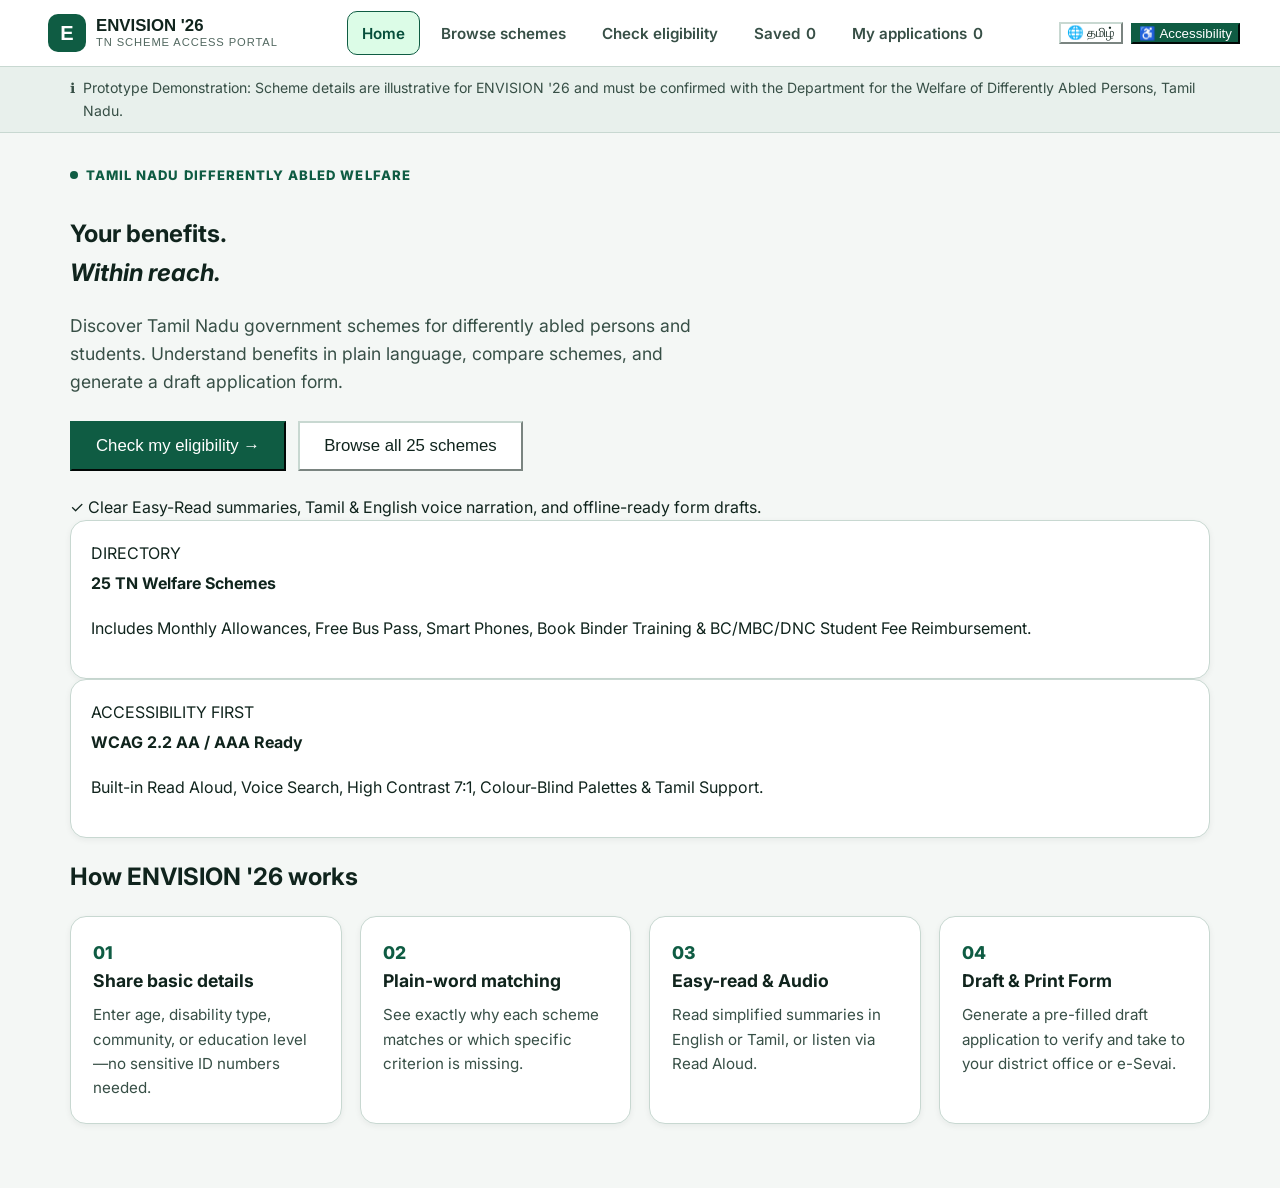
==== index.html @ f321746b "Rename html.html to index.html" ====
<!DOCTYPE html>
<html lang="en" data-contrast="default" data-palette="none" data-font="standard" data-align="normal" data-motion="no-preference">
<head>
  <meta charset="UTF-8" />
  <meta name="viewport" content="width=device-width, initial-scale=1.0" />
  <meta name="theme-color" content="#0f3d3e" />
  <title>ENVISION '26 — Tamil Nadu Differently Abled Welfare Scheme Access</title>
  <link rel="preconnect" href="https://fonts.googleapis.com" />
  <link rel="preconnect" href="https://fonts.gstatic.com" crossorigin />
  <link href="https://fonts.googleapis.com/css2?family=Atkinson+Hyperlegible:ital,wght@0,400;0,700;1,400&family=Inter:wght@400;500;600;700;800&family=Noto+Sans+Tamil:wght@400;500;600;700&display=swap" rel="stylesheet" />
  <link rel="stylesheet" href="styles.css" />
</head>
<body>
  <a href="#main-content" class="skip-link" id="skipLink">Skip to main content</a>
  <div id="sr-announcer" class="sr-only" aria-live="polite" aria-atomic="true"></div>
  <div id="reading-ruler" aria-hidden="true"></div>

  <!-- Top Header -->
  <header class="topbar" role="banner">
    <div class="topbar-inner">
      <button type="button" class="brand" id="brandBtn" aria-label="ENVISION 26 Home">
        <span class="brand-mark" aria-hidden="true">E</span>
        <span class="brand-text">
          <strong>ENVISION '26</strong>
          <small data-i18n="brandSub">TN SCHEME ACCESS PORTAL</small>
        </span>
      </button>

      <nav class="main-nav" aria-label="Primary navigation">
        <button type="button" class="nav-btn active" data-nav="home" data-i18n="navHome">Home</button>
        <button type="button" class="nav-btn" data-nav="browse" data-i18n="navBrowse">Browse schemes</button>
        <button type="button" class="nav-btn" data-nav="eligibility" data-i18n="navEligibility">Check eligibility</button>
        <button type="button" class="nav-btn" data-nav="saved">
          <span data-i18n="navSaved">Saved</span>
          <span class="nav-badge" id="savedCountBadge">0</span>
        </button>
        <button type="button" class="nav-btn" data-nav="applications">
          <span data-i18n="navApps">My applications</span>
          <span class="nav-badge" id="appsCountBadge">0</span>
        </button>
      </nav>

      <div class="header-actions">
        <button type="button" class="btn-outline" id="langToggleBtn" aria-label="Switch language between English and Tamil">
          <span aria-hidden="true">🌐</span>
          <span id="langLabel">தமிழ்</span>
        </button>

        <button type="button" class="btn-primary" id="accessToggleBtn" aria-expanded="false" aria-controls="a11yDrawer" accesskey="a">
          <span aria-hidden="true">♿</span>
          <span data-i18n="btnA11y">Accessibility</span>
        </button>
      </div>
    </div>
  </header>

  <!-- Accessibility Drawer -->
  <aside id="a11yDrawer" class="a11y-drawer" hidden aria-label="Accessibility controls">
    <div class="a11y-header">
      <div>
        <h2 data-i18n="a11yTitle">Accessibility Settings</h2>
        <p data-i18n="a11yDesc">Preferences are automatically saved on this device.</p>
      </div>
      <div class="a11y-header-actions">
        <button type="button" class="btn-outline" id="resetA11yBtn" data-i18n="btnReset">Reset to default</button>
        <button type="button" class="btn-outline" id="closeA11yBtn" aria-label="Close accessibility panel">✕</button>
      </div>
    </div>

    <div class="a11y-grid">
      <!-- 1. Text Size -->
      <div class="a11y-group">
        <h3 data-i18n="a11yTextSize">1. Text Size (<span id="textScaleVal">100%</span>)</h3>
        <input type="range" id="textScaleSlider" min="100" max="200" step="10" value="100" aria-label="Text size percentage" />
        <div class="btn-row">
          <button type="button" class="chip-btn active" data-scale="100" data-i18n="sizeStd">Standard (100%)</button>
          <button type="button" class="chip-btn" data-scale="130" data-i18n="sizeLg">Large (130%)</button>
          <button type="button" class="chip-btn" data-scale="160" data-i18n="sizeXl">Extra Large (160%)</button>
        </div>
      </div>

      <!-- 2. Contrast Mode -->
      <div class="a11y-group">
        <h3 data-i18n="a11yContrast">2. Contrast Mode</h3>
        <div class="btn-row">
          <button type="button" class="chip-btn active" data-contrast-opt="default" data-i18n="contrastDef">Default</button>
          <button type="button" class="chip-btn" data-contrast-opt="light" data-i18n="contrastLight">Light</button>
          <button type="button" class="chip-btn" data-contrast-opt="dark" data-i18n="contrastDark">Dark</button>
          <button type="button" class="chip-btn" data-contrast-opt="high-contrast" data-i18n="contrastHigh">High Contrast (AAA 7:1)</button>
        </div>
      </div>

      <!-- 3. Colour-blind Palettes -->
      <div class="a11y-group">
        <h3 data-i18n="a11yPalette">3. Colour-Blind Friendly Palettes</h3>
        <div class="btn-row">
          <button type="button" class="chip-btn active" data-palette-opt="none" data-i18n="palNone">Standard</button>
          <button type="button" class="chip-btn" data-palette-opt="protanopia">Protanopia</button>
          <button type="button" class="chip-btn" data-palette-opt="deuteranopia">Deuteranopia</button>
          <button type="button" class="chip-btn" data-palette-opt="tritanopia">Tritanopia</button>
        </div>
      </div>

      <!-- 4. Typography & Spacing -->
      <div class="a11y-group">
        <h3 data-i18n="a11yFont">4. Readable Fonts &amp; Spacing</h3>
        <div class="btn-row">
          <button type="button" class="chip-btn active" data-font-opt="standard" data-i18n="fontStd">Standard Font</button>
          <button type="button" class="chip-btn" data-font-opt="dyslexic" data-i18n="fontDys">Atkinson / Dyslexia-Friendly</button>
          <button type="button" class="chip-btn" id="leftAlignToggle" aria-pressed="false" data-i18n="btnLeftAlign">Force Left-Align</button>
        </div>
        <div class="spacing-sliders">
          <label>
            <span data-i18n="lblLineHeight">Line spacing</span> (<span id="lhVal">1.6</span>)
            <input type="range" id="lineHeightSlider" min="1.4" max="2.2" step="0.1" value="1.6" />
          </label>
          <label>
            <span data-i18n="lblLetterSpacing">Letter spacing</span> (<span id="lsVal">0px</span>)
            <input type="range" id="letterSpacingSlider" min="0" max="4" step="0.5" value="0" />
          </label>
          <label>
            <span data-i18n="lblWordSpacing">Word spacing</span> (<span id="wsVal">0px</span>)
            <input type="range" id="wordSpacingSlider" min="0" max="8" step="1" value="0" />
          </label>
        </div>
      </div>

      <!-- 5. Reading Aids & Motion -->
      <div class="a11y-group">
        <h3 data-i18n="a11yAids">5. Reading Aids &amp; Motion</h3>
        <div class="btn-row">
          <button type="button" class="chip-btn" id="rulerToggle" aria-pressed="false" data-i18n="btnRuler">Reading Ruler</button>
          <button type="button" class="chip-btn" id="linkHighlightToggle" aria-pressed="false" data-i18n="btnLinks">Highlight Links</button>
          <button type="button" class="chip-btn" id="largeCursorToggle" aria-pressed="false" data-i18n="btnCursor">Large Cursor</button>
          <button type="button" class="chip-btn" id="reduceMotionToggle" aria-pressed="false" data-i18n="btnMotion">Reduce Motion</button>
        </div>
      </div>
    </div>
  </aside>

  <!-- Prototype Disclaimer Banner -->
  <div class="disclaimer-bar" role="note">
    <div class="container">
      <span aria-hidden="true">ℹ️</span>
      <span data-i18n="disclaimerBanner">Prototype Demonstration: Scheme details are illustrative for ENVISION '26 and must be confirmed with the Department for the Welfare of Differently Abled Persons, Tamil Nadu.</span>
    </div>
  </div>

  <!-- Main Content -->
  <main id="main-content" tabindex="-1">
    <!-- VIEW: HOME -->
    <section id="view-home" class="view-section active">
      <div class="container hero-grid">
        <div class="hero-content">
          <div class="eyebrow">
            <span class="dot" aria-hidden="true"></span>
            <span data-i18n="heroEyebrow">TAMIL NADU DIFFERENTLY ABLED WELFARE</span>
          </div>
          <h1 data-i18n="heroTitle">Your benefits.<br /><em>Within reach.</em></h1>
          <p class="lead" data-i18n="heroSub">
            Discover Tamil Nadu government schemes for differently abled persons and students. Understand benefits in plain language, compare schemes, and generate a draft application form.
          </p>
          <div class="hero-cta-row">
            <button type="button" class="btn-primary btn-lg" data-nav="eligibility">
              <span data-i18n="ctaCheck">Check my eligibility</span> <span aria-hidden="true">→</span>
            </button>
            <button type="button" class="btn-outline btn-lg" data-nav="browse">
              <span data-i18n="ctaBrowse">Browse all 25 schemes</span>
            </button>
          </div>
          <div class="trust-pill">
            <span aria-hidden="true">✓</span>
            <span data-i18n="trustNote">Clear Easy-Read summaries, Tamil &amp; English voice narration, and offline-ready form drafts.</span>
          </div>
        </div>

        <div class="hero-card-stack" aria-hidden="true">
          <div class="stat-card">
            <span class="badge-tag">DIRECTORY</span>
            <strong>25 TN Welfare Schemes</strong>
            <p>Includes Monthly Allowances, Free Bus Pass, Smart Phones, Book Binder Training &amp; BC/MBC/DNC Student Fee Reimbursement.</p>
          </div>
          <div class="stat-card accent">
            <span class="badge-tag">ACCESSIBILITY FIRST</span>
            <strong>WCAG 2.2 AA / AAA Ready</strong>
            <p>Built-in Read Aloud, Voice Search, High Contrast 7:1, Colour-Blind Palettes &amp; Tamil Support.</p>
          </div>
        </div>
      </div>

      <div class="container steps-section">
        <h2 data-i18n="howTitle">How ENVISION '26 works</h2>
        <div class="steps-grid">
          <article class="step-card">
            <span class="step-num">01</span>
            <h3 data-i18n="step1Title">Share basic details</h3>
            <p data-i18n="step1Desc">Enter age, disability type, community, or education level—no sensitive ID numbers needed.</p>
          </article>
          <article class="step-card">
            <span class="step-num">02</span>
            <h3 data-i18n="step2Title">Plain-word matching</h3>
            <p data-i18n="step2Desc">See exactly why each scheme matches or which specific criterion is missing.</p>
          </article>
          <article class="step-card">
            <span class="step-num">03</span>
            <h3 data-i18n="step3Title">Easy-read &amp; Audio</h3>
            <p data-i18n="step3Desc">Read simplified summaries in English or Tamil, or listen via Read Aloud.</p>
          </article>
          <article class="step-card">
            <span class="step-num">04</span>
            <h3 data-i18n="step4Title">Draft &amp; Print Form</h3>
            <p data-i18n="step4Desc">Generate a pre-filled draft application to verify and take to your district office or e-Sevai.</p>
          </article>
        </div>
      </div>
    </section>

    <!-- VIEW: BROWSE SCHEMES -->
    <section id="view-browse" class="view-section" hidden>
      <div class="container">
        <div class="section-header">
          <div>
            <span class="eyebrow" data-i18n="dirEyebrow">SCHEME DIRECTORY</span>
            <h1 data-i18n="dirTitle">Explore Tamil Nadu Welfare Schemes</h1>
          </div>
          <div class="tts-bar" role="region" aria-label="Read aloud controls">
            <button type="button" class="btn-outline tts-play" data-tts-target="browse">🔊 <span data-i18n="ttsRead">Read aloud</span></button>
            <button type="button" class="btn-outline tts-pause" aria-label="Pause speech">⏸</button>
            <button type="button" class="btn-outline tts-stop" aria-label="Stop speech">⏹</button>
            <label class="speed-label">
              <span class="sr-only">Speech speed</span>
              <select class="tts-speed" aria-label="Speech rate">
                <option value="0.8">0.8x</option>
                <option value="1" selected>1.0x</option>
                <option value="1.25">1.25x</option>
                <option value="1.5">1.5x</option>
              </select>
            </label>
          </div>
        </div>

        <!-- Search & Filters -->
        <div class="filter-panel">
          <div class="search-box-wrap">
            <label for="schemeSearchInput" class="sr-only" data-i18n="searchLabel">Search schemes</label>
            <input type="search" id="schemeSearchInput" placeholder="Search by scheme name, benefit, or keyword..." />
            <button type="button" class="btn-outline voice-btn" data-voice-for="schemeSearchInput" aria-label="Voice search">
              🎤 <span data-i18n="btnVoice">Voice</span>
            </button>
          </div>

          <div class="filter-grid">
            <label>
              <span data-i18n="lblCategory">Category</span>
              <select id="filterCategory">
                <option value="all" data-i18n="optAllCat">All Categories</option>
                <option value="Financial Assistance">Financial Assistance / Pension</option>
                <option value="Transport">Transport Concession</option>
                <option value="Assistive Devices">Assistive Devices &amp; Tech</option>
                <option value="Education">Education &amp; Scholarships</option>
                <option value="Training">Skill &amp; Vocational Training</option>
                <option value="Employment">Self-Employment &amp; Loans</option>
                <option value="Marriage Assistance">Marriage Assistance</option>
              </select>
            </label>

            <label>
              <span data-i18n="lblDisability">Disability Type</span>
              <select id="filterDisability">
                <option value="all" data-i18n="optAllDis">All Disability Types</option>
                <option value="visual">Visual Impairment</option>
                <option value="hearing">Hearing / Speech Impairment</option>
                <option value="locomotor">Locomotor / Physical Disability</option>
                <option value="intellectual">Intellectual / Developmental Disability</option>
                <option value="multiple">Multiple / Severe Disabilities (≥75%)</option>
                <option value="student-bc">BC / MBC / DNC Students</option>
              </select>
            </label>

            <label>
              <span data-i18n="lblAgeGroup">Age Group</span>
              <select id="filterAge">
                <option value="all" data-i18n="optAllAge">All Ages</option>
                <option value="child">Children &amp; School (0–17 yrs)</option>
                <option value="youth">Youth &amp; Students (18–40 yrs)</option>
                <option value="adult">Adults (18–59 yrs)</option>
                <option value="senior">Senior Citizens (60+ yrs)</option>
              </select>
            </label>

            <label>
              <span data-i18n="lblSort">Sort By</span>
              <select id="sortSchemes">
                <option value="featured">Recommended Order</option>
                <option value="az">Name (A – Z)</option>
                <option value="category">Category</option>
              </select>
            </label>
          </div>

          <div class="results-meta">
            <p id="browseCountText" aria-live="polite">Showing 25 schemes</p>
            <button type="button" class="btn-outline" id="clearFiltersBtn" data-i18n="btnClearFilters">Clear filters</button>
          </div>
        </div>

        <!-- Schemes Grid -->
        <div id="schemesGrid" class="schemes-grid"></div>
      </div>
    </section>

    <!-- VIEW: CHECK ELIGIBILITY -->
    <section id="view-eligibility" class="view-section" hidden>
      <div class="container">
        <div class="section-header">
          <div>
            <span class="eyebrow" data-i18n="eligEyebrow">STEP-BY-STEP MATCHER</span>
            <h1 data-i18n="eligTitle">Check Your Scheme Eligibility</h1>
            <p class="muted" data-i18n="eligSub">Fill in what applies to you. We explain in plain words why each scheme matches or what criterion is missing.</p>
          </div>
          <div class="tts-bar">
            <button type="button" class="btn-outline tts-play" data-tts-target="eligibility">🔊 <span data-i18n="ttsRead">Read aloud</span></button>
            <button type="button" class="btn-outline tts-pause" aria-label="Pause speech">⏸</button>
            <button type="button" class="btn-outline tts-stop" aria-label="Stop speech">⏹</button>
          </div>
        </div>

        <form id="eligibilityForm" class="form-panel" novalidate>
          <div class="form-grid">
            <div class="field-group">
              <label for="appName" data-i18n="fldName">Applicant Full Name *</label>
              <div class="input-with-voice">
                <input type="text" id="appName" required placeholder="e.g., Kavitha / Arun" />
                <button type="button" class="btn-outline voice-btn" data-voice-for="appName" aria-label="Speak applicant name">🎤</button>
              </div>
            </div>

            <div class="field-group">
              <label for="appAge" data-i18n="fldAge">Age (in years) *</label>
              <input type="number" id="appAge" min="0" max="120" required placeholder="e.g., 21" />
            </div>

            <div class="field-group">
              <label for="appDisability" data-i18n="fldDisType">Primary Disability / Category *</label>
              <select id="appDisability">
                <option value="visual">Visual Impairment (Blindness / Low Vision)</option>
                <option value="hearing">Hearing and/or Speech Impairment</option>
                <option value="locomotor">Locomotor / Orthopaedic Disability</option>
                <option value="intellectual">Intellectual / Mental Retardation / Autism / CP</option>
                <option value="multiple">Multiple / Severe Disabilities / Muscular Dystrophy</option>
                <option value="none">No Disability (Checking Student Fee Schemes)</option>
              </select>
            </div>

            <div class="field-group">
              <label for="appDisPercent" data-i18n="fldDisPercent">Disability Percentage (%)</label>
              <input type="number" id="appDisPercent" min="0" max="100" value="40" placeholder="e.g., 40 or 75" />
            </div>

            <div class="field-group">
              <label for="appIncome" data-i18n="fldIncome">Annual Family Income (₹) *</label>
              <input type="number" id="appIncome" min="0" required placeholder="e.g., 90000" />
            </div>

            <div class="field-group">
              <label for="appEducation" data-i18n="fldEducation">Current Education / Qualification</label>
              <select id="appEducation">
                <option value="below8">Below 8th Standard / Early Intervention</option>
                <option value="passed8">Passed 8th Standard</option>
                <option value="11-12-eng">Studying 11th or 12th (English Medium)</option>
                <option value="11-12-tam">Studying 11th or 12th (Tamil Medium)</option>
                <option value="ug">Undergraduate / College Student</option>
                <option value="pg-prof">Postgraduate / Professional / Polytechnic</option>
                <option value="completed">Completed Education / Not Studying</option>
              </select>
            </div>

            <div class="field-group">
              <label for="appOccupation" data-i18n="fldOcc">Current Occupation Status</label>
              <select id="appOccupation">
                <option value="student">Student</option>
                <option value="unemployed">Unemployed Youth</option>
                <option value="self-employed">Self-Employed / Small Business</option>
                <option value="employed">Employed / Working</option>
              </select>
            </div>

            <div class="field-group">
              <label for="appCommunity" data-i18n="fldComm">Community Category</label>
              <select id="appCommunity">
                <option value="general">General / Other</option>
                <option value="bc">Backward Classes (BC)</option>
                <option value="mbc">Most Backward Classes (MBC)</option>
                <option value="dnc">Denotified Communities (DNC)</option>
                <option value="sc-st">SC / ST</option>
              </select>
            </div>

            <div class="field-group">
              <label for="appGender" data-i18n="fldGender">Gender</label>
              <select id="appGender">
                <option value="female">Female</option>
                <option value="male">Male</option>
                <option value="other">Transgender / Other</option>
              </select>
            </div>

            <div class="field-group">
              <label for="appDistrict" data-i18n="fldDistrict">Tamil Nadu District</label>
              <input type="text
---- styles.css ----
/* ==========================================================================
   ENVISION '26 — Accessible Tamil Nadu Scheme Discovery Portal Stylesheet
   Supports WCAG 2.2 AA/AAA, Color-Blind Palettes, Dyslexia Typography,
   Dynamic Text Scaling (100%-200%), Reading Ruler, and Tamil Script.
   ========================================================================== */

:root {
  /* Core Palette - Default / Light */
  --bg-page: #f4f7f5;
  --bg-surface: #ffffff;
  --bg-subtle: #e8f0ec;
  --text-primary: #10241d;
  --text-secondary: #374f46;
  --text-muted: #526860;
  --border-color: #c8d8d1;

  --accent-primary: #0f5c43;
  --accent-primary-hover: #0a4230;
  --accent-on-primary: #ffffff;
  --accent-secondary: #d97706;
  --accent-soft: #dcfce7;
  --accent-soft-text: #064e3b;

  --status-match-bg: #dcfce7;
  --status-match-text: #065f46;
  --status-match-border: #10b981;

  --status-miss-bg: #fef3c7;
  --status-miss-text: #92400e;
  --status-miss-border: #f59e0b;

  --focus-ring: #2563eb;
  --shadow-sm: 0 2px 6px rgba(16, 36, 29, 0.06);
  --shadow-md: 0 8px 24px rgba(16, 36, 29, 0.10);

  /* Dynamic Accessibility Variables */
  --font-scale: 1;
  --font-family-base: 'Inter', 'Noto Sans Tamil', system-ui, -apple-system, sans-serif;
  --line-height-base: 1.6;
  --letter-spacing-base: 0px;
  --word-spacing-base: 0px;
  --transition-speed: 0.2s;
  --radius-md: 12px;
  --radius-lg: 16px;
}

/* Dark Mode */
html[data-contrast="dark"] {
  --bg-page: #0d1512;
  --bg-surface: #16221e;
  --bg-subtle: #1f302a;
  --text-primary: #f0f6f3;
  --text-secondary: #c6d6cf;
  --text-muted: #9eb3aa;
  --border-color: #2f463e;

  --accent-primary: #34d399;
  --accent-primary-hover: #6ee7b7;
  --accent-on-primary: #06281e;
  --accent-soft: #13392c;
  --accent-soft-text: #a7f3d0;

  --status-match-bg: #113829;
  --status-match-text: #6ee7b7;
  --status-match-border: #34d399;

  --status-miss-bg: #3b2810;
  --status-miss-text: #fcd34d;
  --status-miss-border: #fbbf24;

  --focus-ring: #60a5fa;
}

/* High Contrast WCAG AAA (7:1+ Black / White / Yellow) */
html[data-contrast="aaa"] {
  --bg-page: #000000;
  --bg-surface: #000000;
  --bg-subtle: #141414;
  --text-primary: #ffffff;
  --text-secondary: #ffffff;
  --text-muted: #ffff00;
  --border-color: #ffffff;

  --accent-primary: #ffff00;
  --accent-primary-hover: #ffea00;
  --accent-on-primary: #000000;
  --accent-soft: #1a1a00;
  --accent-soft-text: #ffff00;

  --status-match-bg: #000000;
  --status-match-text: #00ff66;
  --status-match-border: #00ff66;

  --status-miss-bg: #000000;
  --status-miss-text: #ffff00;
  --status-miss-border: #ffff00;

  --focus-ring: #00ffff;
}

/* Color-Blind Friendly Palettes */
html[data-palette="protanopia"],
html[data-palette="deuteranopia"] {
  --accent-primary: #005fcc;
  --accent-primary-hover: #004499;
  --accent-on-primary: #ffffff;
  --accent-soft: #dbeafe;
  --accent-soft-text: #1e3a8a;
  --status-match-bg: #dbeafe;
  --status-match-text: #1e40af;
  --status-match-border: #2563eb;
  --status-miss-bg: #fef3c7;
  --status-miss-text: #92400e;
  --status-miss-border: #d97706;
}

html[data-palette="tritanopia"] {
  --accent-primary: #006d77;
  --accent-primary-hover: #004e55;
  --accent-on-primary: #ffffff;
  --accent-soft: #ccfbf1;
  --accent-soft-text: #115e59;
  --status-match-bg: #ccfbf1;
  --status-match-text: #115e59;
  --status-match-border: #0d9488;
  --status-miss-bg: #ffe4e6;
  --status-miss-text: #9f1239;
  --status-miss-border: #e11d48;
}

/* Dyslexia-Friendly Font Option */
html[data-font="dyslexic"] {
  --font-family-base: 'Atkinson Hyperlegible', 'Noto Sans Tamil', Verdana, sans-serif;
}

/* Left-Align Enforcement */
html[data-align="left"] * {
  text-align: left !important;
}

/* Reduce Motion */
html[data-motion="reduce"] *,
html[data-motion="reduce"] *::before,
html[data-motion="reduce"] *::after {
  animation-duration: 0.001ms !important;
  animation-iteration-count: 1 !important;
  transition-duration: 0.001ms !important;
  scroll-behavior: auto !important;
}

/* Large High-Visibility Cursor */
html[data-cursor="large"],
html[data-cursor="large"] a,
html[data-cursor="large"] button,
html[data-cursor="large"] select,
html[data-cursor="large"] input {
  cursor: url("data:image/svg+xml,%3Csvg xmlns='http://www.w3.org/2000/svg' width='36' height='36' viewBox='0 0 36 36'%3E%3Cpath d='M4 2 L4 30 L11 23 L16 33 L20 31 L15 21 L25 21 Z' fill='%23ffff00' stroke='%23000000' stroke-width='2.5'/%3E%3C/svg%3E") 4 2, auto !important;
}

/* Link Highlighting */
html[data-links="highlight"] a,
html[data-links="highlight"] .btn-link,
html[data-links="highlight"] .nav-btn {
  text-decoration: underline !important;
  text-decoration-thickness: 2.5px !important;
  text-underline-offset: 4px !important;
}

/* ==========================================================================
   BASE & RESET
   ========================================================================== */
*, *::before, *::after {
  box-sizing: border-box;
}

html {
  font-size: calc(16px * var(--font-scale));
  scroll-behavior: smooth;
}

body {
  margin: 0;
  font-family: var(--font-family-base);
  background-color: var(--bg-page);
  color: var(--text-primary);
  line-height: var(--line-height-base);
  letter-spacing: var(--letter-spacing-base);
  word-spacing: var(--word-spacing-base);
  transition: background-color var(--transition-speed), color var(--transition-speed);
  min-height: 100vh;
  display: flex;
  flex-direction: column;
}

/* Very Visible Keyboard Focus Outlines */
:focus-visible {
  outline: 3px solid var(--focus-ring) !important;
  outline-offset: 3px !important;
  border-radius: 4px;
}

/* Skip Link */
.skip-link {
  position: absolute;
  top: -100px;
  left: 16px;
  z-index: 9999;
  background: var(--accent-primary);
  color: var(--accent-on-primary);
  padding: 12px 20px;
  font-weight: 700;
  border-radius: 8px;
  text-decoration: none;
}
.skip-link:focus {
  top: 16px;
}

.sr-only {
  position: absolute;
  width: 1px;
  height: 1px;
  padding: 0;
  margin: -1px;
  overflow: hidden;
  clip: rect(0, 0, 0, 0);
  white-space: nowrap;
  border: 0;
}

/* Reading Ruler */
.reading-ruler {
  display: none;
  position: fixed;
  left: 0;
  right: 0;
  height: 44px;
  background: rgba(255, 235, 59, 0.25);
  border-top: 2px solid var(--accent-primary);
  border-bottom: 2px solid var(--accent-primary);
  pointer-events: none;
  z-index: 9000;
  transform: translateY(-50%);
}
.reading-ruler.active {
  display: block;
}

/* Layout Containers */
.container {
  width: 100%;
  max-width: 1180px;
  margin: 0 auto;
  padding: 0 20px;
}
.container.narrow {
  max-width: 820px;
}

main {
  flex: 1;
  padding: 28px 0 64px;
}

/* ==========================================================================
   HEADER & NAVIGATION (Touch targets >= 44px)
   ========================================================================== */
.topbar {
  background: var(--bg-surface);
  border-bottom: 1px solid var(--border-color);
  position: sticky;
  top: 0;
  z-index: 100;
}

.topbar-inner {
  max-width: 1240px;
  margin: 0 auto;
  padding: 10px 20px;
  display: flex;
  flex-wrap: wrap;
  align-items: center;
  justify-content: space-between;
  gap: 12px;
}

.brand {
  display: inline-flex;
  align-items: center;
  gap: 10px;
  background: none;
  border: none;
  color: var(--text-primary);
  cursor: pointer;
  min-height: 44px;
  padding: 4px 8px;
}

.brand-mark {
  width: 38px;
  height: 38px;
  border-radius: 10px;
  background: var(--accent-primary);
  color: var(--accent-on-primary);
  display: grid;
  place-items: center;
  font-weight: 800;
  font-size: 1.25rem;
}

.brand-text {
  display: flex;
  flex-direction: column;
  align-items: flex-start;
  line-height: 1.2;
}
.brand-text strong {
  font-size: 1.05rem;
}
.brand-text small {
  font-size: 0.7rem;
  letter-spacing: 0.08em;
  color: var(--text-muted);
}

.main-nav {
  display: flex;
  flex-wrap: wrap;
  gap: 6px;
}

.nav-btn {
  min-height: 44px;
  padding: 8px 14px;
  border: 1px solid transparent;
  border-radius: 10px;
  background: transparent;
  color: var(--text-secondary);
  font-family: inherit;
  font-size: 0.95rem;
  font-weight: 600;
  cursor: pointer;
  display: inline-flex;
  align-items: center;
  gap: 6px;
}

.nav-btn:hover {
  background: var(--bg-subtle);
  color: var(--text-primary);
}

.nav-btn.active {
  background: var(--accent-soft);
  color: var(--accent-soft-text);
  border-color: var(--accent-primary);
}

.badge-pill {
  background: var(--accent-primary);
  color: var(--accent-on-primary);
  font-size: 0.75rem;
  padding: 2px 7px;
  border-radius: 999px;
}

.header-actions {
  display: flex;
  align-items: center;
  gap: 8px;
}

.tool-btn {
  min-height: 44px;
  min-width: 44px;
  padding: 8px 14px;
  border-radius: 10px;
  border: 1px solid var(--border-color);
  background: var(--bg-surface);
  color: var(--text-primary);
  font-family: inherit;
  font-size: 0.9rem;
  font-weight: 600;
  cursor: pointer;
  display: inline-flex;
  align-items: center;
  justify-content: center;
  gap: 6px;
}

.tool-btn:hover {
  background: var(--bg-subtle);
}

.access-btn {
  background: var(--accent-primary);
  color: var(--accent-on-primary);
  border-color: var(--accent-primary);
}
.access-btn:hover {
  background: var(--accent-primary-hover);
}

/* ==========================================================================
   ACCESSIBILITY PANEL
   ========================================================================== */
.access-panel {
  background: var(--bg-surface);
  border-bottom: 2px solid var(--accent-primary);
  box-shadow: var(--shadow-md);
  padding: 20px 0;
}

.access-panel-inner {
  max-width: 1180px;
  margin: 0 auto;
  padding: 0 20px;
}

.access-header {
  display: flex;
  flex-wrap: wrap;
  justify-content: space-between;
  align-items: flex-start;
  gap: 12px;
  margin-bottom: 18px;
}
.access-header h2 {
  margin: 0 0 4px;
  font-size: 1.2rem;
}
.access-header p {
  margin: 0;
  font-size: 0.9rem;
  color: var(--text-muted);
}

.access-header-actions {
  display: flex;
  gap: 8px;
}

.access-grid {
  display: grid;
  grid-template-columns: repeat(auto-fit, minmax(260px, 1fr));
  gap: 16px;
}

.access-group {
  background: var(--bg-page);
  border: 1px solid var(--border-color);
  border-radius: var(--radius-md);
  padding: 14px;
  display: flex;
  flex-direction: column;
  gap: 10px;
}

.group-label {
  font-weight: 700;
  font-size: 0.92rem;
}

.btn-group {
  display: flex;
  gap: 6px;
}
.btn-group.wrap {
  flex-wrap: wrap;
}

.chip-btn {
  min-height: 44px;
  padding: 6px 12px;
  border-radius: 8px;
  border: 1px solid var(--border-color);
  background: var(--bg-surface);
  color: var(--text-primary);
  font-family: inherit;
  font-size: 0.88rem;
  font-weight: 600;
  cursor: pointer;
}

.chip-btn.active,
.chip-btn[aria-pressed="true"] {
  background: var(--accent-primary);
  color: var(--accent-on-primary);
  border-color: var(--accent-primary);
}

.sliders-mini {
  display: flex;
  flex-direction: column;
  gap: 8px;
  font-size: 0.85rem;
}
.sliders-mini label {
  display: flex;
  flex-direction: column;
  gap: 4px;
}

input[type="range"] {
  width: 100%;
  min-height: 32px;
  accent-color: var(--accent-primary);
}

/* Disclaimer Bar */
.disclaimer-bar {
  background: var(--bg-subtle);
  border-bottom: 1px solid var(--border-color);
  padding: 10px 0;
  font-size: 0.88rem;
  color: var(--text-secondary);
}
.disclaimer-bar .container {
  display: flex;
  align-items: flex-start;
  gap: 8px;
}

/* ==========================================================================
   BUTTONS
   ========================================================================== */
.btn {
  min-height: 44px;
  padding: 10px 18px;
  border-radius: 10px;
  font-family: inherit;
  font-size: 0.95rem;
  font-weight: 700;
  cursor: pointer;
  display: inline-flex;
  align-items: center;
  justify-content: center;
  gap: 8px;
  border: 2px solid transparent;
  text-decoration: none;
  transition: background-color var(--transition-speed), transform var(--transition-speed);
}

.btn-lg {
  min-height: 50px;
  padding: 12px 24px;
  font-size: 1.05rem;
}

.btn-sm {
  min-height: 44px;
  padding: 6px 12px;
  font-size: 0.88rem;
}

.btn-primary {
  background: var(--accent-primary);
  color: var(--accent-on-primary);
  border-color: var(--accent-primary);
}
.btn-primary:hover {
  background: var(--accent-primary-hover);
}

.btn-secondary {
  background: var(--accent-soft);
  color: var(--accent-soft-text);
  border-color: var(--accent-primary);
}

.btn-outline {
  background: var(--bg-surface);
  color: var(--text-primary);
  border-color: var(--border-color);
}
.btn-outline:hover {
  background: var(--bg-subtle);
}

.btn-ghost {
  background: transparent;
  color: var(--text-primary);
}
.btn-ghost:hover {
  background: var(--bg-subtle);
}

.btn-link {
  background: none;
  border: none;
  color: var(--accent-primary);
  font-weight: 700;
  cursor: pointer;
  min-height: 44px;
  padding: 4px 8px;
}

/* ==========================================================================
   HERO & HOME
   ========================================================================== */
.hero {
  display: grid;
  grid-template-columns: 1.3fr 0.9fr;
  gap: 32px;
  align-items: center;
  padding: 24px 0 40px;
}

.eyebrow {
  display: inline-flex;
  align-items: center;
  gap: 8px;
  font-size: 0.82rem;
  font-weight: 800;
  letter-spacing: 0.08em;
  text-transform: uppercase;
  color: var(--accent-primary);
  margin-bottom: 10px;
}
.eyebrow .dot {
  width: 8px;
  height: 8px;
  border-radius: 50%;
  background: var(--accent-primary);
}

.hero h1 {
  font-size: clamp(2rem, 4.5vw, 3.2rem);
  line-height: 1.15;
  margin: 0 0 16px;
}
.hero h1 em {
  font-style: normal;
  color: var(--accent-primary);
}

.lead {
  font-size: 1.1rem;
  color: var(--text-secondary);
  margin: 0 0 24px;
  max-width: 60ch;
}

.hero-cta-row {
  display: flex;
  flex-wrap: wrap;
  gap: 12px;
  margin-bottom: 24px;
}

.trust-list {
  list-style: none;
  padding: 0;
  margin: 0;
  display: flex;
  flex-direction: column;
  gap: 8px;
  color: var(--text-secondary);
  font-weight: 500;
}
.trust-list li {
  display: flex;
  align-items: center;
  gap: 8px;
}

.hero-visual {
  display: flex;
  flex-direction: column;
  gap: 14px;
}

.stat-card {
  background: var(--bg-surface);
  border: 1px solid var(--border-color);
  border-radius: var(--radius-lg);
  padding: 20px;
  box-shadow: var(--shadow-sm);
  display: flex;
  flex-direction: column;
  gap: 4px;
}
.stat-card.primary-card {
  border-left: 6px solid var(--accent-primary);
}
.stat-tag {
  font-size: 0.75rem;
  font-weight: 700;
  letter-spacing: 0.06em;
  color: var(--text-muted);
}
.stat-num {
  font-size: 2rem;
  font-weight: 800;
  color: var(--accent-primary);
}
.stat-label {
  font-weight: 600;
}

.section-block {
  margin-top: 32px;
  padding-top: 32px;
  border-top: 1px solid var(--border-color);
}

.steps-grid {
  display: grid;
  grid-template-columns: repeat(auto-fit, minmax(230px, 1fr));
  gap: 18px;
  margin-top: 20px;
}

.step-card {
  background: var(--bg-surface);
  border: 1px solid var(--border-color);
  border-radius: var(--radius-lg);
  padding: 22px;
  box-shadow: var(--shadow-sm);
}
.step-num {
  font-weight: 800;
  color: var(--accent-primary);
  font-size: 1.1rem;
  margin-bottom: 8px;
}
.step-card h3 {
  margin: 0 0 8px;
  font-size: 1.1rem;
}
.step-card p {
  margin: 0;
  color: var(--text-secondary);
  font-size: 0.95rem;
}

/* ==========================================================================
   BROWSE, FILTERS & CARDS
   ========================================================================== */
.page-header {
  display: flex;
  flex-wrap: wrap;
  justify-content: space-between;
  align-items: flex-end;
  gap: 16px;
  margin-bottom: 24px;
}
.page-header h1 {
  margin: 0;
  font-size: 1.9rem;
}
.page-header-actions {
  display: flex;
  flex-wrap: wrap;
  gap: 10px;
}

.filter-panel {
  background: var(--bg-surface);
  border: 1px solid var(--border-color);
  border-radius: var(--radius-lg);
  padding: 18px;
  margin-bottom: 22px;
  box-shadow: var(--shadow-sm);
}

.search-box-wrap {
  display: flex;
  gap: 8px;
  margin-bottom: 14px;
}
.search-box-wrap input {
  flex: 1;
}

.filters-row {
  display: grid;
  grid-template-columns: repeat(auto-fit, minmax(200px, 1fr));
  gap: 12px;
}

.filter-field {
  display: flex;
  flex-direction: column;
  gap: 6px;
}
.filter-field label {
  font-size: 0.85rem;
  font-weight: 700;
  color: var(--text-secondary);
}

.filter-status-bar {
  display: flex;
  justify-content: space-between;
  align-items: center;
  margin-top: 12px;
  padding-top: 10px;
  border-top: 1px solid var(--border-color);
  font-size: 0.9rem;
}

.compare-bar {
  background: var(--accent-soft);
  color: var(--accent-soft-text);
  border: 2px solid var(--accent-primary);
  border-radius: var(--radius-md);
  padding: 12px 18px;
  margin-bottom: 20px;
  display: flex;
  flex-wrap: wrap;
  justify-content: space-between;
  align-items: center;
  gap: 12px;
}

.schemes-grid {
  display: grid;
  grid-template-columns: repeat(auto-fill, minmax(310px, 1fr));
  gap: 20px;
}

.scheme-card {
  background: var(--bg-surface);
  border: 1px solid var(--border-color);
  border-radius: var(--radius-lg);
  padding: 20px;
  display: flex;
  flex-direction: column;
  justify-content: space-between;
  gap: 14px;
  box-shadow: var(--shadow-sm);
}

.scheme-card-top {
  display: flex;
  justify-content: space-between;
  align-items: flex-start;
  gap: 8px;
}

.cat-badge {
  display: inline-block;
  background: var(--accent-soft);
  color: var(--accent-soft-text);
  font-size: 0.78rem;
  font-weight: 700;
  padding: 4px 10px;
  border-radius: 6px;
}

.scheme-card h3 {
  margin: 8px 0;
  font-size: 1.15rem;
  line-height: 1.35;
}

.easy-read-box {
  background: var(--bg-page);
  border-left: 4px solid var(--accent-primary);
  padding: 10px 12px;
  border-radius: 6px;
  font-size: 0.92rem;
}

.scheme-benefit-pill {
  font-weight: 700;
  color: var(--accent-primary);
  font-size: 0.92rem;
}

.scheme-card-actions {
  display: flex;
  flex-wrap: wrap;
  gap: 8px;
  padding-top: 10px;
  border-top: 1px solid var(--border-color);
}

/* ==========================================================================
   FORMS & INPUTS
   ========================================================================== */
input[type="text"],
input[type="number"],
input[type="search"],
select {
  min-height: 46px;
  padding: 10px 14px;
  border: 1.5px solid var(--border-color);
  border-radius: 10px;
  background: var(--bg-surface);
  color: var(--text-primary);
  font-family: inherit;
  font-size: 1rem;
  width: 100%;
}

.card {
  background: var(--bg-surface);
  border: 1px solid var(--border-color);
  border-radius: var(--radius-lg);
  padding: 24px;
  box-shadow: var(--shadow-sm);
}

.form-grid {
  display: grid;
  grid-template-columns: repeat(auto-fit, minmax(260px, 1fr));
  gap: 16px;
}

.form-group {
  display: flex;
  flex-direction: column;
  gap: 6px;
}
.form-group label {
  font-weight: 700;
  font-size: 0.92rem;
}
.req {
  color: #dc2626;
}

.input-with-mic {
  display: flex;
  gap: 6px;
}
.mic-field-btn {
  min-width: 46px;
  min-height: 46px;
  border-radius: 10px;
  border: 1.5px solid var(--border-color);
  background: var(--bg-subtle);
  cursor: pointer;
  font-size: 1.1rem;
}

.checkbox-stack {
  display: flex;
  flex-direction: column;
  gap: 12px;
  margin: 20px 0;
}

.check-label {
  display: flex;
  align-items: center;
  gap: 10px;
  min-height: 44px;
  cursor: pointer;
  font-weight: 600;
}
.check-label input[type="checkbox"] {
  width: 22px;
  height: 22px;
  accent-color: var(--accent-primary);
}

/* ==========================================================================
   RESULTS & DETAIL VIEW
   ========================================================================== */
.results-tabs {
  display: flex;
  flex-wrap: wrap;
  gap: 10px;
  margin-bottom: 20px;
}

.tab-btn {
  min-height: 48px;
  padding: 10px 18px;
  border-radius: 10px;
  border: 2px solid var(--border-color);
  background: var(--bg-surface);
  color: var(--text-primary);
  font-weight: 700;
  cursor: pointer;
  display: inline-flex;
  align-items: center;
  gap: 8px;
}
.tab-btn.active {
  border-color: var(--accent-primary);
  background: var(--accent-soft);
  color: var(--accent-soft-text);
}

.results-list {
  display: flex;
  flex-direction: column;
  gap: 16px;
}

.result-item {
  background: var(--bg-surface);
  border: 2px solid var(--border-color);
  border-radius: var(--radius-lg);
  padding: 20px;
}
.result-item.matched {
  border-left: 8px solid var(--status-match-border);
}
.result-item.unmatched {
  border-left: 8px solid var(--status-miss-border);
}

.status-pill {
  display: inline-flex;
  align-items: center;
  gap: 6px;
  padding: 4px 12px;
  border-radius: 999px;
  font-weight: 800;
  font-size: 0.85rem;
}
.status-pill.match {
  background: var(--status-match-bg);
  color: var(--status-match-text);
}
.status-pill.miss {
  background: var(--status-miss-bg);
  color: var(--status-miss-text);
}

.reason-list {
  margin: 12px 0;
  padding-left: 20px;
}
.reason-list li {
  margin-bottom: 6px;
}

/* Detail View */
.detail-top-nav {
  display: flex;
  flex-wrap: wrap;
  justify-content: space-between;
  align-items: center;
  gap: 10px;
  margin-bottom: 16px;
}
.detail-util-btns {
  display: flex;
  flex-wrap: wrap;
  gap: 8px;
}

.detail-section {
  margin-top: 22px;
  padding-top: 18px;
  border-top: 1px solid var(--border-color);
}
.detail-section h3 {
  margin: 0 0 10px;
  font-size: 1.15rem;
}

.alert {
  padding: 14px 16px;
  border-radius: 10px;
  margin: 16px 0;
  display: flex;
  align-items: flex-start;
  gap: 10px;
  font-weight: 600;
}
.alert-info {
  background: var(--bg-subtle);
  border: 1px solid var(--border-color);
}
.alert-error {
  background: #fee2e2;
  color: #991b1b;
  border: 1px solid #ef4444;
}

/* ==========================================================================
   FLOATING TTS BAR & MODAL
   ========================================================================== */
.tts-bar {
  position: fixed;
  bottom: 16px;
  right: 16px;
  left: 16px;
  max-width: 680px;
  margin: 0 auto;
  background: var(--bg-surface);
  border: 2px solid var(--accent-primary);
  border-radius: var(--radius-lg);
  padding: 12px 18px;
  box-shadow: var(--shadow-md);
  display: flex;
  flex-wrap: wrap;
  justify-content: space-between;
  align-items: center;
  gap: 12px;
  z-index: 500;
}

.tts-controls {
  display: flex;
  flex-wrap: wrap;
  align-items: center;
  gap: 8px;
}

.tts-speed {
  display: inline-flex;
  align-items: center;
  gap: 6px;
  font-size: 0.85rem;
  font-weight: 700;
}
.tts-speed select {
  min-height: 44px;
  padding: 4px 8px;
  width: auto;
}

.modal-backdrop {
  position: fixed;
  inset: 0;
  background: rgba(0, 0, 0, 0.65);
  display: grid;
  place-items: center;
  padding: 16px;
  z-index: 600;
}
.modal-backdrop[hidden] {
  display: none;
}

.modal-dialog {
  background: var(--bg-surface);
  border: 2px solid var(--border-color);
  border-radius: var(--radius-lg);
  width: 100%;
  max-width: 960px;
  max-height: 88vh;
  overflow-y: auto;
  padding: 24px;
}

.modal-header {
  display: flex;
  justify-content: space-between;
  align-items: center;
  margin-bottom: 16px;
}

.table-responsive {
  overflow-x: auto;
}

table {
  width: 100%;
  border-collapse: collapse;
}
th, td {
  border: 1px solid var(--border-color);
  padding: 12px;
  text-align: left;
  vertical-align: top;
}
th {
  background: var(--bg-subtle);
  font-weight: 700;
}

/* Footer */
.site-footer {
  background: var(--bg-surface);
  border-top: 1px solid var(--border-color);
  padding: 20px 0;
  font-size: 0.9rem;
  color: var(--text-muted);
}
.footer-inner {
  display: flex;
  flex-wrap: wrap;
  justify-content: space-between;
  gap: 12px;
}

/* Responsive Breakpoints (320px to Desktop) */
@media (max-width: 860px) {
  .hero {
    grid-template-columns: 1fr;
  }
}

@media (max-width: 480px) {
  .topbar-inner {
    padding: 8px 12px;
  }
  .container {
    padding: 0 14px;
  }
  .card {
    padding: 16px;
  }
}

/* Print Styles */
@media print {
  .topbar, .access-panel, .disclaimer-bar, .detail-top-nav, .tts-bar, .site-footer, .no-print {
    display: none !important;
  }
  body {
    background: #ffffff !important;
    color: #000000 !important;
  }
  .card {
    border: none !important;
    box-shadow: none !important;
    padding: 0 !important;
  }
}
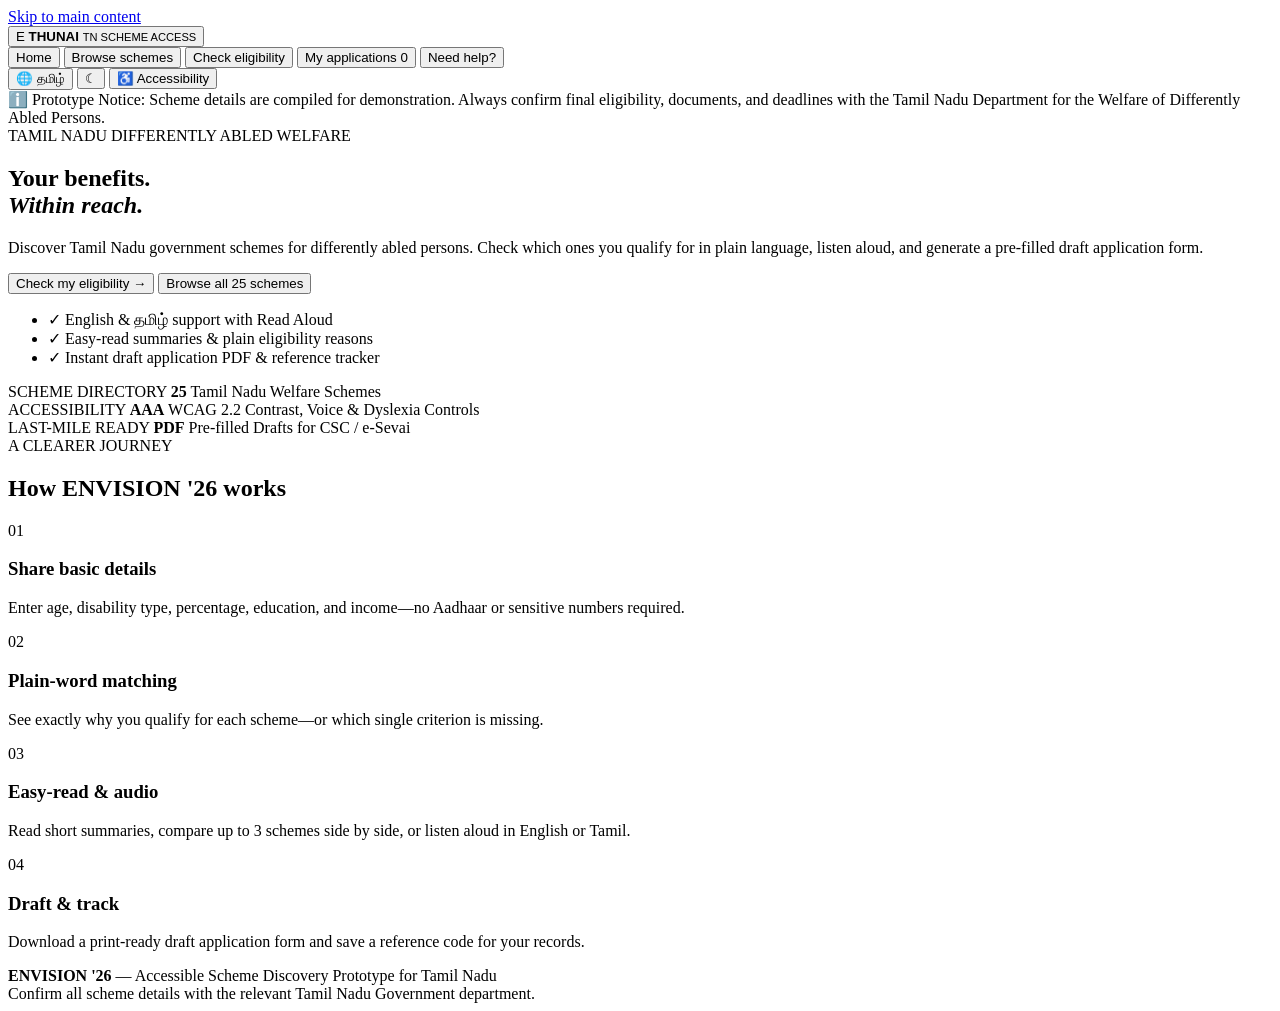
==== commit 6e67bb98: "Update and rename gemini-code-1794658012587.html to index.html" ====
--- a/index.html
+++ b/index.html
@@ -1,28 +1,28 @@
 <!DOCTYPE html>
-<html lang="en" data-contrast="default" data-palette="none" data-font="standard" data-align="normal" data-motion="no-preference">
+<html lang="en" data-theme="light" data-contrast="default" data-palette="none" data-font="standard" data-align="normal" data-cursor="normal" data-motion="normal" data-links="normal">
 <head>
   <meta charset="UTF-8" />
   <meta name="viewport" content="width=device-width, initial-scale=1.0" />
-  <meta name="theme-color" content="#0f3d3e" />
-  <title>ENVISION '26 — Tamil Nadu Differently Abled Welfare Scheme Access</title>
+  <meta name="theme-color" content="#0f3d2e" />
+  <title>Tamil Nadu Differently Abled Scheme Access Portal</title>
   <link rel="preconnect" href="https://fonts.googleapis.com" />
   <link rel="preconnect" href="https://fonts.gstatic.com" crossorigin />
   <link href="https://fonts.googleapis.com/css2?family=Atkinson+Hyperlegible:ital,wght@0,400;0,700;1,400&family=Inter:wght@400;500;600;700;800&family=Noto+Sans+Tamil:wght@400;500;600;700&display=swap" rel="stylesheet" />
   <link rel="stylesheet" href="styles.css" />
 </head>
 <body>
-  <a href="#main-content" class="skip-link" id="skipLink">Skip to main content</a>
+  <a href="#main-content" class="skip-link" data-i18n="skipToMain">Skip to main content</a>
+  <div id="reading-ruler" class="reading-ruler" aria-hidden="true"></div>
   <div id="sr-announcer" class="sr-only" aria-live="polite" aria-atomic="true"></div>
-  <div id="reading-ruler" aria-hidden="true"></div>
-
-  <!-- Top Header -->
+
+  <!-- HEADER -->
   <header class="topbar" role="banner">
     <div class="topbar-inner">
-      <button type="button" class="brand" id="brandBtn" aria-label="ENVISION 26 Home">
+      <button type="button" class="brand" data-nav="home" aria-label="ENVISION 26 Home">
         <span class="brand-mark" aria-hidden="true">E</span>
         <span class="brand-text">
-          <strong>ENVISION '26</strong>
-          <small data-i18n="brandSub">TN SCHEME ACCESS PORTAL</small>
+          <strong>THUNAI</strong>
+          <small data-i18n="brandSub">TN SCHEME ACCESS</small>
         </span>
       </button>
 
@@ -30,381 +30,559 @@
         <button type="button" class="nav-btn active" data-nav="home" data-i18n="navHome">Home</button>
         <button type="button" class="nav-btn" data-nav="browse" data-i18n="navBrowse">Browse schemes</button>
         <button type="button" class="nav-btn" data-nav="eligibility" data-i18n="navEligibility">Check eligibility</button>
-        <button type="button" class="nav-btn" data-nav="saved">
-          <span data-i18n="navSaved">Saved</span>
-          <span class="nav-badge" id="savedCountBadge">0</span>
-        </button>
         <button type="button" class="nav-btn" data-nav="applications">
           <span data-i18n="navApps">My applications</span>
-          <span class="nav-badge" id="appsCountBadge">0</span>
+          <span id="app-count-badge" class="badge-pill">0</span>
         </button>
+        <button type="button" class="nav-btn" data-nav="help" data-i18n="navHelp">Need help?</button>
       </nav>
 
       <div class="header-actions">
-        <button type="button" class="btn-outline" id="langToggleBtn" aria-label="Switch language between English and Tamil">
+        <button type="button" id="lang-toggle" class="tool-btn" aria-label="Switch language between English and Tamil">
           <span aria-hidden="true">🌐</span>
-          <span id="langLabel">தமிழ்</span>
+          <span id="lang-label">தமிழ்</span>
         </button>
-
-        <button type="button" class="btn-primary" id="accessToggleBtn" aria-expanded="false" aria-controls="a11yDrawer" accesskey="a">
+        <button type="button" id="theme-quick-toggle" class="tool-btn icon-only" aria-label="Toggle dark and light theme" title="Toggle Dark/Light Mode">
+          <span id="theme-icon" aria-hidden="true">☾</span>
+        </button>
+        <button type="button" id="access-toggle" class="tool-btn access-btn" aria-expanded="false" aria-controls="accessibility-panel">
           <span aria-hidden="true">♿</span>
-          <span data-i18n="btnA11y">Accessibility</span>
+          <span data-i18n="accessibilityBtn">Accessibility</span>
         </button>
       </div>
     </div>
   </header>
 
-  <!-- Accessibility Drawer -->
-  <aside id="a11yDrawer" class="a11y-drawer" hidden aria-label="Accessibility controls">
-    <div class="a11y-header">
-      <div>
-        <h2 data-i18n="a11yTitle">Accessibility Settings</h2>
-        <p data-i18n="a11yDesc">Preferences are automatically saved on this device.</p>
-      </div>
-      <div class="a11y-header-actions">
-        <button type="button" class="btn-outline" id="resetA11yBtn" data-i18n="btnReset">Reset to default</button>
-        <button type="button" class="btn-outline" id="closeA11yBtn" aria-label="Close accessibility panel">✕</button>
-      </div>
-    </div>
-
-    <div class="a11y-grid">
-      <!-- 1. Text Size -->
-      <div class="a11y-group">
-        <h3 data-i18n="a11yTextSize">1. Text Size (<span id="textScaleVal">100%</span>)</h3>
-        <input type="range" id="textScaleSlider" min="100" max="200" step="10" value="100" aria-label="Text size percentage" />
-        <div class="btn-row">
-          <button type="button" class="chip-btn active" data-scale="100" data-i18n="sizeStd">Standard (100%)</button>
-          <button type="button" class="chip-btn" data-scale="130" data-i18n="sizeLg">Large (130%)</button>
-          <button type="button" class="chip-btn" data-scale="160" data-i18n="sizeXl">Extra Large (160%)</button>
-        </div>
-      </div>
-
-      <!-- 2. Contrast Mode -->
-      <div class="a11y-group">
-        <h3 data-i18n="a11yContrast">2. Contrast Mode</h3>
-        <div class="btn-row">
-          <button type="button" class="chip-btn active" data-contrast-opt="default" data-i18n="contrastDef">Default</button>
-          <button type="button" class="chip-btn" data-contrast-opt="light" data-i18n="contrastLight">Light</button>
-          <button type="button" class="chip-btn" data-contrast-opt="dark" data-i18n="contrastDark">Dark</button>
-          <button type="button" class="chip-btn" data-contrast-opt="high-contrast" data-i18n="contrastHigh">High Contrast (AAA 7:1)</button>
-        </div>
-      </div>
-
-      <!-- 3. Colour-blind Palettes -->
-      <div class="a11y-group">
-        <h3 data-i18n="a11yPalette">3. Colour-Blind Friendly Palettes</h3>
-        <div class="btn-row">
-          <button type="button" class="chip-btn active" data-palette-opt="none" data-i18n="palNone">Standard</button>
-          <button type="button" class="chip-btn" data-palette-opt="protanopia">Protanopia</button>
-          <button type="button" class="chip-btn" data-palette-opt="deuteranopia">Deuteranopia</button>
-          <button type="button" class="chip-btn" data-palette-opt="tritanopia">Tritanopia</button>
-        </div>
-      </div>
-
-      <!-- 4. Typography & Spacing -->
-      <div class="a11y-group">
-        <h3 data-i18n="a11yFont">4. Readable Fonts &amp; Spacing</h3>
-        <div class="btn-row">
-          <button type="button" class="chip-btn active" data-font-opt="standard" data-i18n="fontStd">Standard Font</button>
-          <button type="button" class="chip-btn" data-font-opt="dyslexic" data-i18n="fontDys">Atkinson / Dyslexia-Friendly</button>
-          <button type="button" class="chip-btn" id="leftAlignToggle" aria-pressed="false" data-i18n="btnLeftAlign">Force Left-Align</button>
-        </div>
-        <div class="spacing-sliders">
-          <label>
-            <span data-i18n="lblLineHeight">Line spacing</span> (<span id="lhVal">1.6</span>)
-            <input type="range" id="lineHeightSlider" min="1.4" max="2.2" step="0.1" value="1.6" />
+  <!-- ACCESSIBILITY DRAWER -->
+  <aside id="accessibility-panel" class="access-panel" aria-label="Accessibility settings" hidden>
+    <div class="access-panel-inner">
+      <div class="access-header">
+        <div>
+          <h2 data-i18n="accessTitle">Accessibility &amp; Reading Preferences</h2>
+          <p data-i18n="accessDesc">Saved automatically on this device. Press Alt+A anytime to open or close.</p>
+        </div>
+        <div class="access-header-actions">
+          <button type="button" id="reset-access-btn" class="btn btn-outline btn-sm" data-i18n="resetDefault">Reset to default</button>
+          <button type="button" id="close-access-btn" class="btn btn-ghost btn-sm" aria-label="Close accessibility panel">✕</button>
+        </div>
+      </div>
+
+      <div class="access-grid">
+        <!-- Text Size -->
+        <div class="access-group">
+          <label for="text-scale-slider" class="group-label">
+            <span data-i18n="textSizeLabel">Text size</span>: <strong id="text-scale-val">100%</strong>
           </label>
-          <label>
-            <span data-i18n="lblLetterSpacing">Letter spacing</span> (<span id="lsVal">0px</span>)
-            <input type="range" id="letterSpacingSlider" min="0" max="4" step="0.5" value="0" />
-          </label>
-          <label>
-            <span data-i18n="lblWordSpacing">Word spacing</span> (<span id="wsVal">0px</span>)
-            <input type="range" id="wordSpacingSlider" min="0" max="8" step="1" value="0" />
-          </label>
-        </div>
-      </div>
-
-      <!-- 5. Reading Aids & Motion -->
-      <div class="a11y-group">
-        <h3 data-i18n="a11yAids">5. Reading Aids &amp; Motion</h3>
-        <div class="btn-row">
-          <button type="button" class="chip-btn" id="rulerToggle" aria-pressed="false" data-i18n="btnRuler">Reading Ruler</button>
-          <button type="button" class="chip-btn" id="linkHighlightToggle" aria-pressed="false" data-i18n="btnLinks">Highlight Links</button>
-          <button type="button" class="chip-btn" id="largeCursorToggle" aria-pressed="false" data-i18n="btnCursor">Large Cursor</button>
-          <button type="button" class="chip-btn" id="reduceMotionToggle" aria-pressed="false" data-i18n="btnMotion">Reduce Motion</button>
+          <input type="range" id="text-scale-slider" min="100" max="200" step="10" value="100" />
+          <div class="btn-group">
+            <button type="button" class="chip-btn active" data-scale="100" data-i18n="sizeStandard">Standard</button>
+            <button type="button" class="chip-btn" data-scale="130" data-i18n="sizeLarge">Large</button>
+            <button type="button" class="chip-btn" data-scale="160" data-i18n="sizeExtra">Extra large</button>
+          </div>
+        </div>
+
+        <!-- Contrast Modes -->
+        <div class="access-group">
+          <span class="group-label" data-i18n="contrastLabel">Contrast &amp; Theme</span>
+          <div class="btn-group wrap">
+            <button type="button" class="chip-btn active" data-contrast-opt="default" data-i18n="contrastDefault">Default</button>
+            <button type="button" class="chip-btn" data-contrast-opt="light" data-i18n="contrastLight">Light</button>
+            <button type="button" class="chip-btn" data-contrast-opt="dark" data-i18n="contrastDark">Dark</button>
+            <button type="button" class="chip-btn" data-contrast-opt="aaa" data-i18n="contrastAAA">High Contrast (AAA)</button>
+          </div>
+        </div>
+
+        <!-- Color-Blind Palettes -->
+        <div class="access-group">
+          <span class="group-label" data-i18n="paletteLabel">Colour-blind friendly palette</span>
+          <div class="btn-group wrap">
+            <button type="button" class="chip-btn active" data-palette-opt="none" data-i18n="paletteNone">Standard</button>
+            <button type="button" class="chip-btn" data-palette-opt="protanopia">Protanopia</button>
+            <button type="button" class="chip-btn" data-palette-opt="deuteranopia">Deuteranopia</button>
+            <button type="button" class="chip-btn" data-palette-opt="tritanopia">Tritanopia</button>
+          </div>
+        </div>
+
+        <!-- Typography & Spacing -->
+        <div class="access-group">
+          <span class="group-label" data-i18n="typographyLabel">Readable fonts &amp; alignment</span>
+          <div class="btn-group wrap">
+            <button type="button" class="chip-btn active" data-font-opt="standard" data-i18n="fontStandard">Standard Font</button>
+            <button type="button" class="chip-btn" data-font-opt="dyslexic" data-i18n="fontDyslexic">Atkinson / Dyslexia-Friendly</button>
+            <button type="button" id="toggle-left-align" class="chip-btn" aria-pressed="false" data-i18n="leftAlign">Force Left-Align</button>
+          </div>
+          <div class="sliders-mini">
+            <label>
+              <span data-i18n="lineSpacing">Line spacing</span>: <span id="line-space-val">1.6</span>
+              <input type="range" id="line-space-slider" min="1.4" max="2.4" step="0.2" value="1.6" />
+            </label>
+            <label>
+              <span data-i18n="letterSpacing">Letter spacing</span>: <span id="letter-space-val">0px</span>
+              <input type="range" id="letter-space-slider" min="0" max="4" step="0.5" value="0" />
+            </label>
+            <label>
+              <span data-i18n="wordSpacing">Word spacing</span>: <span id="word-space-val">0px</span>
+              <input type="range" id="word-space-slider" min="0" max="10" step="1" value="0" />
+            </label>
+          </div>
+        </div>
+
+        <!-- Reading Aids & Motion -->
+        <div class="access-group">
+          <span class="group-label" data-i18n="aidsLabel">Reading aids &amp; Motion</span>
+          <div class="btn-group wrap">
+            <button type="button" id="toggle-ruler" class="chip-btn" aria-pressed="false" data-i18n="readingRuler">Reading Ruler</button>
+            <button type="button" id="toggle-links" class="chip-btn" aria-pressed="false" data-i18n="highlightLinks">Highlight Links</button>
+            <button type="button" id="toggle-cursor" class="chip-btn" aria-pressed="false" data-i18n="largeCursor">Large Cursor</button>
+            <button type="button" id="toggle-motion" class="chip-btn" aria-pressed="false" data-i18n="reduceMotion">Reduce Motion</button>
+          </div>
         </div>
       </div>
     </div>
   </aside>
 
-  <!-- Prototype Disclaimer Banner -->
-  <div class="disclaimer-bar" role="note">
+  <!-- DEMO DISCLAIMER BANNER -->
+  <div class="disclaimer-bar" role="region" aria-label="Prototype disclaimer">
     <div class="container">
       <span aria-hidden="true">ℹ️</span>
-      <span data-i18n="disclaimerBanner">Prototype Demonstration: Scheme details are illustrative for ENVISION '26 and must be confirmed with the Department for the Welfare of Differently Abled Persons, Tamil Nadu.</span>
+      <span data-i18n="demoDisclaimer">Prototype Notice: Scheme details are compiled for demonstration. Always confirm final eligibility, documents, and deadlines with the Tamil Nadu Department for the Welfare of Differently Abled Persons.</span>
     </div>
   </div>
 
-  <!-- Main Content -->
+  <!-- MAIN CONTENT -->
   <main id="main-content" tabindex="-1">
-    <!-- VIEW: HOME -->
-    <section id="view-home" class="view-section active">
-      <div class="container hero-grid">
-        <div class="hero-content">
-          <div class="eyebrow">
-            <span class="dot" aria-hidden="true"></span>
-            <span data-i18n="heroEyebrow">TAMIL NADU DIFFERENTLY ABLED WELFARE</span>
-          </div>
-          <h1 data-i18n="heroTitle">Your benefits.<br /><em>Within reach.</em></h1>
-          <p class="lead" data-i18n="heroSub">
-            Discover Tamil Nadu government schemes for differently abled persons and students. Understand benefits in plain language, compare schemes, and generate a draft application form.
-          </p>
-          <div class="hero-cta-row">
-            <button type="button" class="btn-primary btn-lg" data-nav="eligibility">
-              <span data-i18n="ctaCheck">Check my eligibility</span> <span aria-hidden="true">→</span>
+    <!-- VIEW 1: HOME -->
+    <section id="view-home" class="view active" aria-labelledby="hero-heading">
+      <div class="container">
+        <div class="hero">
+          <div class="hero-copy">
+            <div class="eyebrow">
+              <span class="dot" aria-hidden="true"></span>
+              <span data-i18n="heroEyebrow">TAMIL NADU DIFFERENTLY ABLED WELFARE</span>
+            </div>
+            <h1 id="hero-heading">
+              <span data-i18n="heroTitle1">Your benefits.</span><br />
+              <em data-i18n="heroTitle2">Within reach.</em>
+            </h1>
+            <p class="lead" data-i18n="heroSubtitle">
+              Discover Tamil Nadu government schemes for differently abled persons. Check which ones you qualify for in plain language, listen aloud, and generate a pre-filled draft application form.
+            </p>
+            <div class="hero-cta-row">
+              <button type="button" class="btn btn-primary btn-lg" data-nav="eligibility">
+                <span data-i18n="ctaCheck">Check my eligibility</span> <span aria-hidden="true">→</span>
+              </button>
+              <button type="button" class="btn btn-secondary btn-lg" data-nav="browse">
+                <span data-i18n="ctaBrowse">Browse all 25 schemes</span>
+              </button>
+            </div>
+            <ul class="trust-list">
+              <li><span aria-hidden="true">✓</span> <span data-i18n="trust1">English &amp; தமிழ் support with Read Aloud</span></li>
+              <li><span aria-hidden="true">✓</span> <span data-i18n="trust2">Easy-read summaries &amp; plain eligibility reasons</span></li>
+              <li><span aria-hidden="true">✓</span> <span data-i18n="trust3">Instant draft application PDF &amp; reference tracker</span></li>
+            </ul>
+          </div>
+
+          <div class="hero-visual" aria-label="Portal highlights">
+            <div class="stat-card primary-card">
+              <span class="stat-tag" data-i18n="cardTag1">SCHEME DIRECTORY</span>
+              <strong class="stat-num">25</strong>
+              <span class="stat-label" data-i18n="cardLabel1">Tamil Nadu Welfare Schemes</span>
+            </div>
+            <div class="stat-card">
+              <span class="stat-tag" data-i18n="cardTag2">ACCESSIBILITY</span>
+              <strong class="stat-num">AAA</strong>
+              <span class="stat-label" data-i18n="cardLabel2">WCAG 2.2 Contrast, Voice &amp; Dyslexia Controls</span>
+            </div>
+            <div class="stat-card">
+              <span class="stat-tag" data-i18n="cardTag3">LAST-MILE READY</span>
+              <strong class="stat-num">PDF</strong>
+              <span class="stat-label" data-i18n="cardLabel3">Pre-filled Drafts for CSC / e-Sevai</span>
+            </div>
+          </div>
+        </div>
+
+        <!-- HOW IT WORKS -->
+        <div class="section-block">
+          <div class="section-head">
+            <span class="eyebrow" data-i18n="howEyebrow">A CLEARER JOURNEY</span>
+            <h2 data-i18n="howTitle">How ENVISION '26 works</h2>
+          </div>
+          <div class="steps-grid">
+            <article class="step-card">
+              <div class="step-num">01</div>
+              <h3 data-i18n="step1Title">Share basic details</h3>
+              <p data-i18n="step1Desc">Enter age, disability type, percentage, education, and income—no Aadhaar or sensitive numbers required.</p>
+            </article>
+            <article class="step-card">
+              <div class="step-num">02</div>
+              <h3 data-i18n="step2Title">Plain-word matching</h3>
+              <p data-i18n="step2Desc">See exactly why you qualify for each scheme—or which single criterion is missing.</p>
+            </article>
+            <article class="step-card">
+              <div class="step-num">03</div>
+              <h3 data-i18n="step3Title">Easy-read &amp; audio</h3>
+              <p data-i18n="step3Desc">Read short summaries, compare up to 3 schemes side by side, or listen aloud in English or Tamil.</p>
+            </article>
+            <article class="step-card">
+              <div class="step-num">04</div>
+              <h3 data-i18n="step4Title">Draft &amp; track</h3>
+              <p data-i18n="step4Desc">Download a print-ready draft application form and save a reference code for your records.</p>
+            </article>
+          </div>
+        </div>
+      </div>
+    </section>
+
+    <!-- VIEW 2: BROWSE SCHEMES -->
+    <section id="view-browse" class="view" aria-labelledby="browse-heading" hidden>
+      <div class="container">
+        <div class="page-header">
+          <div>
+            <span class="eyebrow" data-i18n="browseEyebrow">SCHEME DIRECTORY</span>
+            <h1 id="browse-heading" data-i18n="browseTitle">Explore Tamil Nadu Welfare Schemes</h1>
+          </div>
+          <div class="page-header-actions">
+            <button type="button" id="bookmark-filter-btn" class="btn btn-outline" aria-pressed="false">
+              <span aria-hidden="true">★</span> <span data-i18n="savedOnly">Saved Schemes</span> (<span id="saved-count">0</span>)
             </button>
-            <button type="button" class="btn-outline btn-lg" data-nav="browse">
-              <span data-i18n="ctaBrowse">Browse all 25 schemes</span>
+          </div>
+        </div>
+
+        <!-- Search & Filter Bar -->
+        <div class="filter-panel" role="search" aria-label="Filter schemes">
+          <div class="search-box-wrap">
+            <label for="scheme-search" class="sr-only" data-i18n="searchLabel">Search schemes</label>
+            <input type="search" id="scheme-search" placeholder="Search by keyword, benefit, bus pass, smartphone, scholarship..." />
+            <button type="button" id="voice-search-btn" class="btn btn-ghost voice-btn" aria-label="Voice search" title="Search by voice">
+              🎤
             </button>
           </div>
-          <div class="trust-pill">
-            <span aria-hidden="true">✓</span>
-            <span data-i18n="trustNote">Clear Easy-Read summaries, Tamil &amp; English voice narration, and offline-ready form drafts.</span>
-          </div>
-        </div>
-
-        <div class="hero-card-stack" aria-hidden="true">
-          <div class="stat-card">
-            <span class="badge-tag">DIRECTORY</span>
-            <strong>25 TN Welfare Schemes</strong>
-            <p>Includes Monthly Allowances, Free Bus Pass, Smart Phones, Book Binder Training &amp; BC/MBC/DNC Student Fee Reimbursement.</p>
-          </div>
-          <div class="stat-card accent">
-            <span class="badge-tag">ACCESSIBILITY FIRST</span>
-            <strong>WCAG 2.2 AA / AAA Ready</strong>
-            <p>Built-in Read Aloud, Voice Search, High Contrast 7:1, Colour-Blind Palettes &amp; Tamil Support.</p>
-          </div>
-        </div>
-      </div>
-
-      <div class="container steps-section">
-        <h2 data-i18n="howTitle">How ENVISION '26 works</h2>
-        <div class="steps-grid">
-          <article class="step-card">
-            <span class="step-num">01</span>
-            <h3 data-i18n="step1Title">Share basic details</h3>
-            <p data-i18n="step1Desc">Enter age, disability type, community, or education level—no sensitive ID numbers needed.</p>
-          </article>
-          <article class="step-card">
-            <span class="step-num">02</span>
-            <h3 data-i18n="step2Title">Plain-word matching</h3>
-            <p data-i18n="step2Desc">See exactly why each scheme matches or which specific criterion is missing.</p>
-          </article>
-          <article class="step-card">
-            <span class="step-num">03</span>
-            <h3 data-i18n="step3Title">Easy-read &amp; Audio</h3>
-            <p data-i18n="step3Desc">Read simplified summaries in English or Tamil, or listen via Read Aloud.</p>
-          </article>
-          <article class="step-card">
-            <span class="step-num">04</span>
-            <h3 data-i18n="step4Title">Draft &amp; Print Form</h3>
-            <p data-i18n="step4Desc">Generate a pre-filled draft application to verify and take to your district office or e-Sevai.</p>
-          </article>
-        </div>
-      </div>
-    </section>
-
-    <!-- VIEW: BROWSE SCHEMES -->
-    <section id="view-browse" class="view-section" hidden>
-      <div class="container">
-        <div class="section-header">
-          <div>
-            <span class="eyebrow" data-i18n="dirEyebrow">SCHEME DIRECTORY</span>
-            <h1 data-i18n="dirTitle">Explore Tamil Nadu Welfare Schemes</h1>
-          </div>
-          <div class="tts-bar" role="region" aria-label="Read aloud controls">
-            <button type="button" class="btn-outline tts-play" data-tts-target="browse">🔊 <span data-i18n="ttsRead">Read aloud</span></button>
-            <button type="button" class="btn-outline tts-pause" aria-label="Pause speech">⏸</button>
-            <button type="button" class="btn-outline tts-stop" aria-label="Stop speech">⏹</button>
-            <label class="speed-label">
-              <span class="sr-only">Speech speed</span>
-              <select class="tts-speed" aria-label="Speech rate">
-                <option value="0.8">0.8x</option>
-                <option value="1" selected>1.0x</option>
-                <option value="1.25">1.25x</option>
-                <option value="1.5">1.5x</option>
-              </select>
-            </label>
-          </div>
-        </div>
-
-        <!-- Search & Filters -->
-        <div class="filter-panel">
-          <div class="search-box-wrap">
-            <label for="schemeSearchInput" class="sr-only" data-i18n="searchLabel">Search schemes</label>
-            <input type="search" id="schemeSearchInput" placeholder="Search by scheme name, benefit, or keyword..." />
-            <button type="button" class="btn-outline voice-btn" data-voice-for="schemeSearchInput" aria-label="Voice search">
-              🎤 <span data-i18n="btnVoice">Voice</span>
-            </button>
-          </div>
-
-          <div class="filter-grid">
-            <label>
-              <span data-i18n="lblCategory">Category</span>
-              <select id="filterCategory">
-                <option value="all" data-i18n="optAllCat">All Categories</option>
-                <option value="Financial Assistance">Financial Assistance / Pension</option>
-                <option value="Transport">Transport Concession</option>
-                <option value="Assistive Devices">Assistive Devices &amp; Tech</option>
-                <option value="Education">Education &amp; Scholarships</option>
-                <option value="Training">Skill &amp; Vocational Training</option>
-                <option value="Employment">Self-Employment &amp; Loans</option>
-                <option value="Marriage Assistance">Marriage Assistance</option>
-              </select>
-            </label>
-
-            <label>
-              <span data-i18n="lblDisability">Disability Type</span>
-              <select id="filterDisability">
-                <option value="all" data-i18n="optAllDis">All Disability Types</option>
+
+          <div class="filters-row">
+            <div class="filter-field">
+              <label for="filter-category" data-i18n="filterCat">Category</label>
+              <select id="filter-category">
+                <option value="all">All Categories</option>
+              </select>
+            </div>
+            <div class="filter-field">
+              <label for="filter-disability" data-i18n="filterDis">Disability Type</label>
+              <select id="filter-disability">
+                <option value="all">All Disabilities</option>
                 <option value="visual">Visual Impairment</option>
                 <option value="hearing">Hearing / Speech Impairment</option>
-                <option value="locomotor">Locomotor / Physical Disability</option>
-                <option value="intellectual">Intellectual / Developmental Disability</option>
-                <option value="multiple">Multiple / Severe Disabilities (≥75%)</option>
-                <option value="student-bc">BC / MBC / DNC Students</option>
-              </select>
-            </label>
-
-            <label>
-              <span data-i18n="lblAgeGroup">Age Group</span>
-              <select id="filterAge">
-                <option value="all" data-i18n="optAllAge">All Ages</option>
-                <option value="child">Children &amp; School (0–17 yrs)</option>
-                <option value="youth">Youth &amp; Students (18–40 yrs)</option>
-                <option value="adult">Adults (18–59 yrs)</option>
-                <option value="senior">Senior Citizens (60+ yrs)</option>
-              </select>
-            </label>
-
-            <label>
-              <span data-i18n="lblSort">Sort By</span>
-              <select id="sortSchemes">
+                <option value="locomotor">Locomotor / Physical</option>
+                <option value="intellectual">Intellectual / Autism / CP / MD</option>
+                <option value="any">Any Differently Abled (40%+)</option>
+              </select>
+            </div>
+            <div class="filter-field">
+              <label for="filter-age" data-i18n="filterAge">Age Group</label>
+              <select id="filter-age">
+                <option value="all">All Ages</option>
+                <option value="child">Children &amp; Students (0–17)</option>
+                <option value="youth">Youth &amp; Adults (18–40)</option>
+                <option value="adult">Working Adults (18–60)</option>
+                <option value="senior">All / Senior Citizens (60+)</option>
+              </select>
+            </div>
+            <div class="filter-field">
+              <label for="sort-schemes" data-i18n="sortBy">Sort by</label>
+              <select id="sort-schemes">
                 <option value="featured">Recommended Order</option>
                 <option value="az">Name (A – Z)</option>
                 <option value="category">Category</option>
               </select>
-            </label>
-          </div>
-
-          <div class="results-meta">
-            <p id="browseCountText" aria-live="polite">Showing 25 schemes</p>
-            <button type="button" class="btn-outline" id="clearFiltersBtn" data-i18n="btnClearFilters">Clear filters</button>
-          </div>
-        </div>
-
-        <!-- Schemes Grid -->
-        <div id="schemesGrid" class="schemes-grid"></div>
-      </div>
-    </section>
-
-    <!-- VIEW: CHECK ELIGIBILITY -->
-    <section id="view-eligibility" class="view-section" hidden>
-      <div class="container">
-        <div class="section-header">
+            </div>
+          </div>
+          <div class="filter-status-bar">
+            <span id="results-counter" role="status">Showing 25 schemes</span>
+            <button type="button" id="clear-filters-btn" class="btn-link" data-i18n="clearFilters">Clear all filters</button>
+          </div>
+        </div>
+
+        <!-- Compare Drawer Bar -->
+        <div id="compare-bar" class="compare-bar" hidden>
           <div>
-            <span class="eyebrow" data-i18n="eligEyebrow">STEP-BY-STEP MATCHER</span>
-            <h1 data-i18n="eligTitle">Check Your Scheme Eligibility</h1>
-            <p class="muted" data-i18n="eligSub">Fill in what applies to you. We explain in plain words why each scheme matches or what criterion is missing.</p>
-          </div>
-          <div class="tts-bar">
-            <button type="button" class="btn-outline tts-play" data-tts-target="eligibility">🔊 <span data-i18n="ttsRead">Read aloud</span></button>
-            <button type="button" class="btn-outline tts-pause" aria-label="Pause speech">⏸</button>
-            <button type="button" class="btn-outline tts-stop" aria-label="Stop speech">⏹</button>
-          </div>
-        </div>
-
-        <form id="eligibilityForm" class="form-panel" novalidate>
+            <strong data-i18n="compareSelected">Compare Schemes:</strong>
+            <span id="compare-list-names">None selected</span>
+          </div>
+          <div class="compare-bar-btns">
+            <button type="button" id="open-compare-modal" class="btn btn-primary btn-sm" data-i18n="compareNow">Compare Side by Side</button>
+            <button type="button" id="clear-compare-btn" class="btn btn-outline btn-sm" data-i18n="clearCompare">Clear</button>
+          </div>
+        </div>
+
+        <!-- Scheme Cards Grid -->
+        <div id="schemes-grid" class="schemes-grid"></div>
+      </div>
+    </section>
+
+    <!-- VIEW 3: ELIGIBILITY CHECKER -->
+    <section id="view-eligibility" class="view" aria-labelledby="elig-heading" hidden>
+      <div class="container narrow">
+        <span class="eyebrow" data-i18n="eligEyebrow">STEP 01 / YOUR PROFILE</span>
+        <h1 id="elig-heading" data-i18n="eligTitle">Check Your Scheme Eligibility</h1>
+        <p class="muted" data-i18n="eligSubtitle">
+          Fill in the basic details below. We explain every match—and every near-match—in plain words. Do not enter sensitive personal IDs.
+        </p>
+
+        <form id="eligibility-form" class="card form-card" novalidate>
           <div class="form-grid">
-            <div class="field-group">
-              <label for="appName" data-i18n="fldName">Applicant Full Name *</label>
-              <div class="input-with-voice">
-                <input type="text" id="appName" required placeholder="e.g., Kavitha / Arun" />
-                <button type="button" class="btn-outline voice-btn" data-voice-for="appName" aria-label="Speak applicant name">🎤</button>
+            <div class="form-group">
+              <label for="inp-name">
+                <span data-i18n="lblName">Applicant Full Name</span> <span class="req">*</span>
+              </label>
+              <div class="input-with-mic">
+                <input type="text" id="inp-name" required placeholder="e.g., Kavitha / Arjun" />
+                <button type="button" class="mic-field-btn" data-target="inp-name" aria-label="Dictate applicant name">🎤</button>
               </div>
             </div>
 
-            <div class="field-group">
-              <label for="appAge" data-i18n="fldAge">Age (in years) *</label>
-              <input type="number" id="appAge" min="0" max="120" required placeholder="e.g., 21" />
-            </div>
-
-            <div class="field-group">
-              <label for="appDisability" data-i18n="fldDisType">Primary Disability / Category *</label>
-              <select id="appDisability">
-                <option value="visual">Visual Impairment (Blindness / Low Vision)</option>
-                <option value="hearing">Hearing and/or Speech Impairment</option>
-                <option value="locomotor">Locomotor / Orthopaedic Disability</option>
-                <option value="intellectual">Intellectual / Mental Retardation / Autism / CP</option>
-                <option value="multiple">Multiple / Severe Disabilities / Muscular Dystrophy</option>
-                <option value="none">No Disability (Checking Student Fee Schemes)</option>
-              </select>
-            </div>
-
-            <div class="field-group">
-              <label for="appDisPercent" data-i18n="fldDisPercent">Disability Percentage (%)</label>
-              <input type="number" id="appDisPercent" min="0" max="100" value="40" placeholder="e.g., 40 or 75" />
-            </div>
-
-            <div class="field-group">
-              <label for="appIncome" data-i18n="fldIncome">Annual Family Income (₹) *</label>
-              <input type="number" id="appIncome" min="0" required placeholder="e.g., 90000" />
-            </div>
-
-            <div class="field-group">
-              <label for="appEducation" data-i18n="fldEducation">Current Education / Qualification</label>
-              <select id="appEducation">
-                <option value="below8">Below 8th Standard / Early Intervention</option>
-                <option value="passed8">Passed 8th Standard</option>
-                <option value="11-12-eng">Studying 11th or 12th (English Medium)</option>
-                <option value="11-12-tam">Studying 11th or 12th (Tamil Medium)</option>
-                <option value="ug">Undergraduate / College Student</option>
-                <option value="pg-prof">Postgraduate / Professional / Polytechnic</option>
-                <option value="completed">Completed Education / Not Studying</option>
-              </select>
-            </div>
-
-            <div class="field-group">
-              <label for="appOccupation" data-i18n="fldOcc">Current Occupation Status</label>
-              <select id="appOccupation">
+            <div class="form-group">
+              <label for="inp-age">
+                <span data-i18n="lblAge">Age (in years)</span> <span class="req">*</span>
+              </label>
+              <input type="number" id="inp-age" min="0" max="120" required placeholder="e.g., 22" />
+            </div>
+
+            <div class="form-group">
+              <label for="inp-disability">
+                <span data-i18n="lblDisability">Disability Category</span> <span class="req">*</span>
+              </label>
+              <select id="inp-disability" required>
+                <option value="visual">Visual Impairment (Blind / Low Vision)</option>
+                <option value="hearing">Hearing / Speech Impairment</option>
+                <option value="locomotor">Locomotor / Physical Disability</option>
+                <option value="intellectual">Intellectual Disability / Autism / CP / Multiple</option>
+                <option value="other">Other Benchmark Disability</option>
+              </select>
+            </div>
+
+            <div class="form-group">
+              <label for="inp-percent">
+                <span data-i18n="lblPercent">Disability Percentage (%)</span>
+              </label>
+              <input type="number" id="inp-percent" min="0" max="100" value="40" />
+            </div>
+
+            <div class="form-group">
+              <label for="inp-income">
+                <span data-i18n="lblIncome">Annual Family Income (₹)</span>
+              </label>
+              <input type="number" id="inp-income" min="0" step="1000" value="72000" />
+            </div>
+
+            <div class="form-group">
+              <label for="inp-community">
+                <span data-i18n="lblCommunity">Community Category</span>
+              </label>
+              <select id="inp-community">
+                <option value="general">General / OC</option>
+                <option value="bc">Backward Classes (BC)</option>
+                <option value="mbc">Most Backward Classes (MBC) / DNC</option>
+                <option value="scst">SC / ST</option>
+              </select>
+            </div>
+
+            <div class="form-group">
+              <label for="inp-education">
+                <span data-i18n="lblEducation">Current Education / Qualification</span>
+              </label>
+              <select id="inp-education">
+                <option value="below8">Below 8th Standard / Early Childhood</option>
+                <option value="passed8">8th Standard Passed</option>
+                <option value="school11_12_eng">Studying 11th or 12th (English Medium)</option>
+                <option value="school_other">Studying School (1st to 12th)</option>
+                <option value="ug_pg">Higher Education (Undergraduate / PG / Diploma)</option>
+                <option value="graduate">Graduate / Completed Degree</option>
+              </select>
+            </div>
+
+            <div class="form-group">
+              <label for="inp-occupation">
+                <span data-i18n="lblOccupation">Current Status</span>
+              </label>
+              <select id="inp-occupation">
                 <option value="student">Student</option>
-                <option value="unemployed">Unemployed Youth</option>
-                <option value="self-employed">Self-Employed / Small Business</option>
-                <option value="employed">Employed / Working</option>
-              </select>
-            </div>
-
-            <div class="field-group">
-              <label for="appCommunity" data-i18n="fldComm">Community Category</label>
-              <select id="appCommunity">
-                <option value="general">General / Other</option>
-                <option value="bc">Backward Classes (BC)</option>
-                <option value="mbc">Most Backward Classes (MBC)</option>
-                <option value="dnc">Denotified Communities (DNC)</option>
-                <option value="sc-st">SC / ST</option>
-              </select>
-            </div>
-
-            <div class="field-group">
-              <label for="appGender" data-i18n="fldGender">Gender</label>
-              <select id="appGender">
+                <option value="unemployed">Unemployed Youth / Job Seeker</option>
+                <option value="self_employed">Self-Employed / Entrepreneur</option>
+                <option value="employed">Employed</option>
+                <option value="homemaker">Homemaker / Other</option>
+              </select>
+            </div>
+
+            <div class="form-group">
+              <label for="inp-gender">
+                <span data-i18n="lblGender">Gender</span>
+              </label>
+              <select id="inp-gender">
                 <option value="female">Female</option>
                 <option value="male">Male</option>
                 <option value="other">Transgender / Other</option>
               </select>
             </div>
 
-            <div class="field-group">
-              <label for="appDistrict" data-i18n="fldDistrict">Tamil Nadu District</label>
-              <input type="text
+            <div class="form-group">
+              <label for="inp-district">
+                <span data-i18n="lblDistrict">Tamil Nadu District</span>
+              </label>
+              <input type="text" id="inp-district" value="Chennai" placeholder="e.g., Madurai, Coimbatore, Chennai" />
+            </div>
+          </div>
+
+          <div class="checkbox-stack">
+            <label class="check-label">
+              <input type="checkbox" id="chk-tn-resident" checked />
+              <span data-i18n="chkResident">Applicant is a permanent resident of Tamil Nadu</span>
+            </label>
+            <label class="check-label">
+              <input type="checkbox" id="chk-first-grad" />
+              <span data-i18n="chkFirstGrad">No graduate in the applicant's family (First-generation graduate family)</span>
+            </label>
+          </div>
+
+          <div id="form-error-msg" class="alert alert-error" role="alert" hidden></div>
+
+          <div class="form-actions">
+            <button type="submit" class="btn btn-primary btn-lg">
+              <span data-i18n="btnRunMatch">See Matching Schemes</span> <span aria-hidden="true">→</span>
+            </button>
+          </div>
+        </form>
+      </div>
+    </section>
+
+    <!-- VIEW 4: ELIGIBILITY RESULTS -->
+    <section id="view-results" class="view" aria-labelledby="res-heading" hidden>
+      <div class="container">
+        <div class="page-header">
+          <div>
+            <span class="eyebrow" data-i18n="resEyebrow">STEP 02 / YOUR RESULTS</span>
+            <h1 id="res-heading" data-i18n="resTitle">Your Eligibility Breakdown</h1>
+            <p id="res-profile-summary" class="muted"></p>
+          </div>
+          <div class="page-header-actions">
+            <button type="button" id="read-results-btn" class="btn btn-secondary">
+              <span aria-hidden="true">🔊</span> <span data-i18n="readResultsAloud">Read results aloud</span>
+            </button>
+            <button type="button" class="btn btn-outline" data-nav="eligibility">
+              ← <span data-i18n="editProfile">Edit profile</span>
+            </button>
+          </div>
+        </div>
+
+        <div class="results-tabs" role="tablist">
+          <button type="button" class="tab-btn active" role="tab" aria-selected="true" data-res-tab="matched">
+            <span aria-hidden="true">✅</span> <span data-i18n="tabMatched">Likely Eligible</span> (<span id="count-matched">0</span>)
+          </button>
+          <button type="button" class="tab-btn" role="tab" aria-selected="false" data-res-tab="unmatched">
+            <span aria-hidden="true">ℹ️</span> <span data-i18n="tabUnmatched">Other Schemes &amp; Missing Criteria</span> (<span id="count-unmatched">0</span>)
+          </button>
+        </div>
+
+        <div id="matched-results-list" class="results-list"></div>
+        <div id="unmatched-results-list" class="results-list" hidden></div>
+      </div>
+    </section>
+
+    <!-- VIEW 5: SCHEME DETAIL & DRAFT PDF -->
+    <section id="view-detail" class="view" aria-labelledby="detail-title" hidden>
+      <div class="container narrow">
+        <div class="detail-top-nav">
+          <button type="button" id="back-from-detail" class="btn btn-ghost">← <span data-i18n="backBtn">Back</span></button>
+          <div class="detail-util-btns">
+            <button type="button" id="detail-bookmark-btn" class="btn btn-outline btn-sm">☆ Save</button>
+            <button type="button" id="detail-print-btn" class="btn btn-outline btn-sm">🖨️ <span data-i18n="printScheme">Print this scheme</span></button>
+            <button type="button" id="detail-share-btn" class="btn btn-outline btn-sm">🔗 <span data-i18n="shareScheme">Share</span></button>
+          </div>
+        </div>
+
+        <article id="scheme-detail-card" class="card detail-card"></article>
+      </div>
+    </section>
+
+    <!-- VIEW 6: MY APPLICATIONS -->
+    <section id="view-applications" class="view" aria-labelledby="apps-heading" hidden>
+      <div class="container">
+        <div class="page-header">
+          <div>
+            <span class="eyebrow" data-i18n="appsEyebrow">LOCAL PROTOTYPE RECORDS</span>
+            <h1 id="apps-heading" data-i18n="appsTitle">My Draft Applications</h1>
+            <p class="muted" data-i18n="appsSubtitle">Saved locally in your browser so you can reference them at a CSC / e-Sevai centre or District Differently Abled Welfare Office.</p>
+          </div>
+        </div>
+        <div id="applications-container"></div>
+      </div>
+    </section>
+
+    <!-- VIEW 7: NEED HELP -->
+    <section id="view-help" class="view" aria-labelledby="help-heading" hidden>
+      <div class="container narrow">
+        <span class="eyebrow" data-i18n="helpEyebrow">OFFICIAL GUIDANCE &amp; SUPPORT</span>
+        <h1 id="help-heading" data-i18n="helpTitle">Need Help Applying?</h1>
+        <div class="card help-card">
+          <h2 data-i18n="deptName">Department for the Welfare of Differently Abled Persons, Government of Tamil Nadu</h2>
+          <p data-i18n="deptDesc">
+            For official scheme verification, UDID card registration, assistive device camps, and application submission, contact your local District Differently Abled Welfare Office (DDAWO) or visit a nearby TN e-Sevai / Common Service Centre (CSC).
+          </p>
+          <ul class="help-list">
+            <li><strong data-i18n="helpOfficeLabel">State Commissionerate:</strong> <span data-i18n="helpOfficeVal">Commissionerate for Welfare of the Differently Abled, No. 5, Kamarajar Salai, Lady Willingdon College Campus, Chennai – 600 005.</span></li>
+            <li><strong data-i18n="helpDistrictLabel">District Level:</strong> <span data-i18n="helpDistrictVal">District Differently Abled Welfare Officer (DDAWO) located at every District Collectorate in Tamil Nadu.</span></li>
+            <li><strong data-i18n="helpPortalsLabel">Official Portals:</strong> <span>scd.tn.gov.in &bull; swavlambancard.gov.in (UDID) &bull; tnega.tn.gov.in (e-Sevai)</span></li>
+          </ul>
+          <div class="alert alert-info">
+            <span aria-hidden="true">ℹ️</span>
+            <span data-i18n="helpNoPhone">Note: Please verify current office timings and official helpline numbers directly via the Tamil Nadu Government directory before travelling.</span>
+          </div>
+        </div>
+      </div>
+    </section>
+  </main>
+
+  <!-- FLOATING SPEECH SYNTHESIS BAR -->
+  <div id="tts-player" class="tts-bar" role="region" aria-label="Read aloud audio controls" hidden>
+    <div class="tts-info">
+      <span aria-hidden="true">🔊</span>
+      <strong id="tts-status-text">Reading aloud...</strong>
+    </div>
+    <div class="tts-controls">
+      <button type="button" id="tts-pause-btn" class="btn btn-sm btn-outline">⏸ Pause</button>
+      <button type="button" id="tts-resume-btn" class="btn btn-sm btn-outline" hidden>▶ Resume</button>
+      <button type="button" id="tts-stop-btn" class="btn btn-sm btn-primary">⏹ Stop</button>
+      <label class="tts-speed">
+        <span>Speed</span>
+        <select id="tts-rate">
+          <option value="0.8">0.8x</option>
+          <option value="1" selected>1.0x</option>
+          <option value="1.25">1.25x</option>
+          <option value="1.5">1.5x</option>
+        </select>
+      </label>
+    </div>
+  </div>
+
+  <!-- COMPARISON MODAL -->
+  <div id="compare-modal" class="modal-backdrop" role="dialog" aria-modal="true" aria-labelledby="compare-modal-title" hidden>
+    <div class="modal-dialog">
+      <div class="modal-header">
+        <h2 id="compare-modal-title" data-i18n="compareModalTitle">Side-by-Side Scheme Comparison</h2>
+        <button type="button" id="close-compare-modal" class="btn btn-ghost" aria-label="Close comparison">✕</button>
+      </div>
+      <div id="compare-table-wrap" class="table-responsive"></div>
+    </div>
+  </div>
+
+  <!-- FOOTER -->
+  <footer class="site-footer" role="contentinfo">
+    <div class="container footer-inner">
+      <div>
+        <strong>ENVISION '26</strong> — <span data-i18n="footerTag">Accessible Scheme Discovery Prototype for Tamil Nadu</span>
+      </div>
+      <div data-i18n="footerNote">Confirm all scheme details with the relevant Tamil Nadu Government department.</div>
+    </div>
+  </footer>
+
+  <script src="app.js"></script>
+</body>
+</html>
